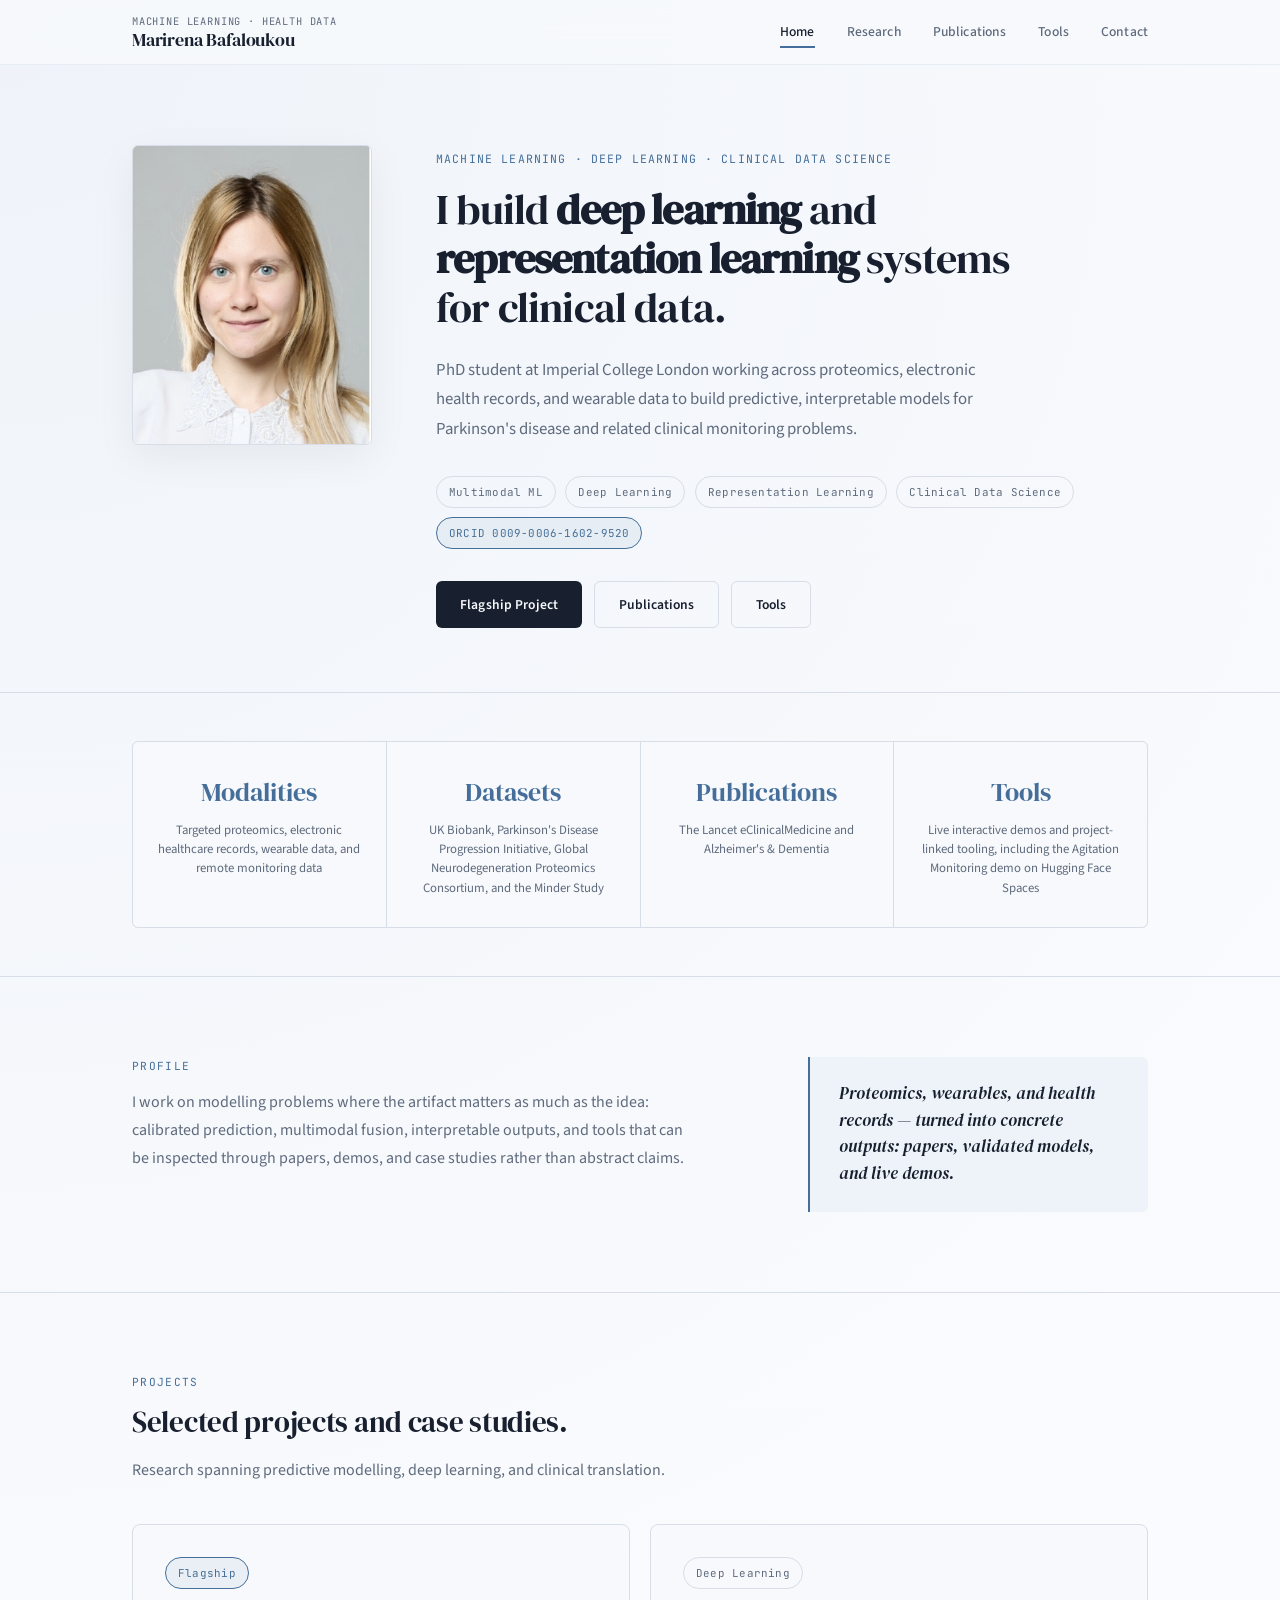
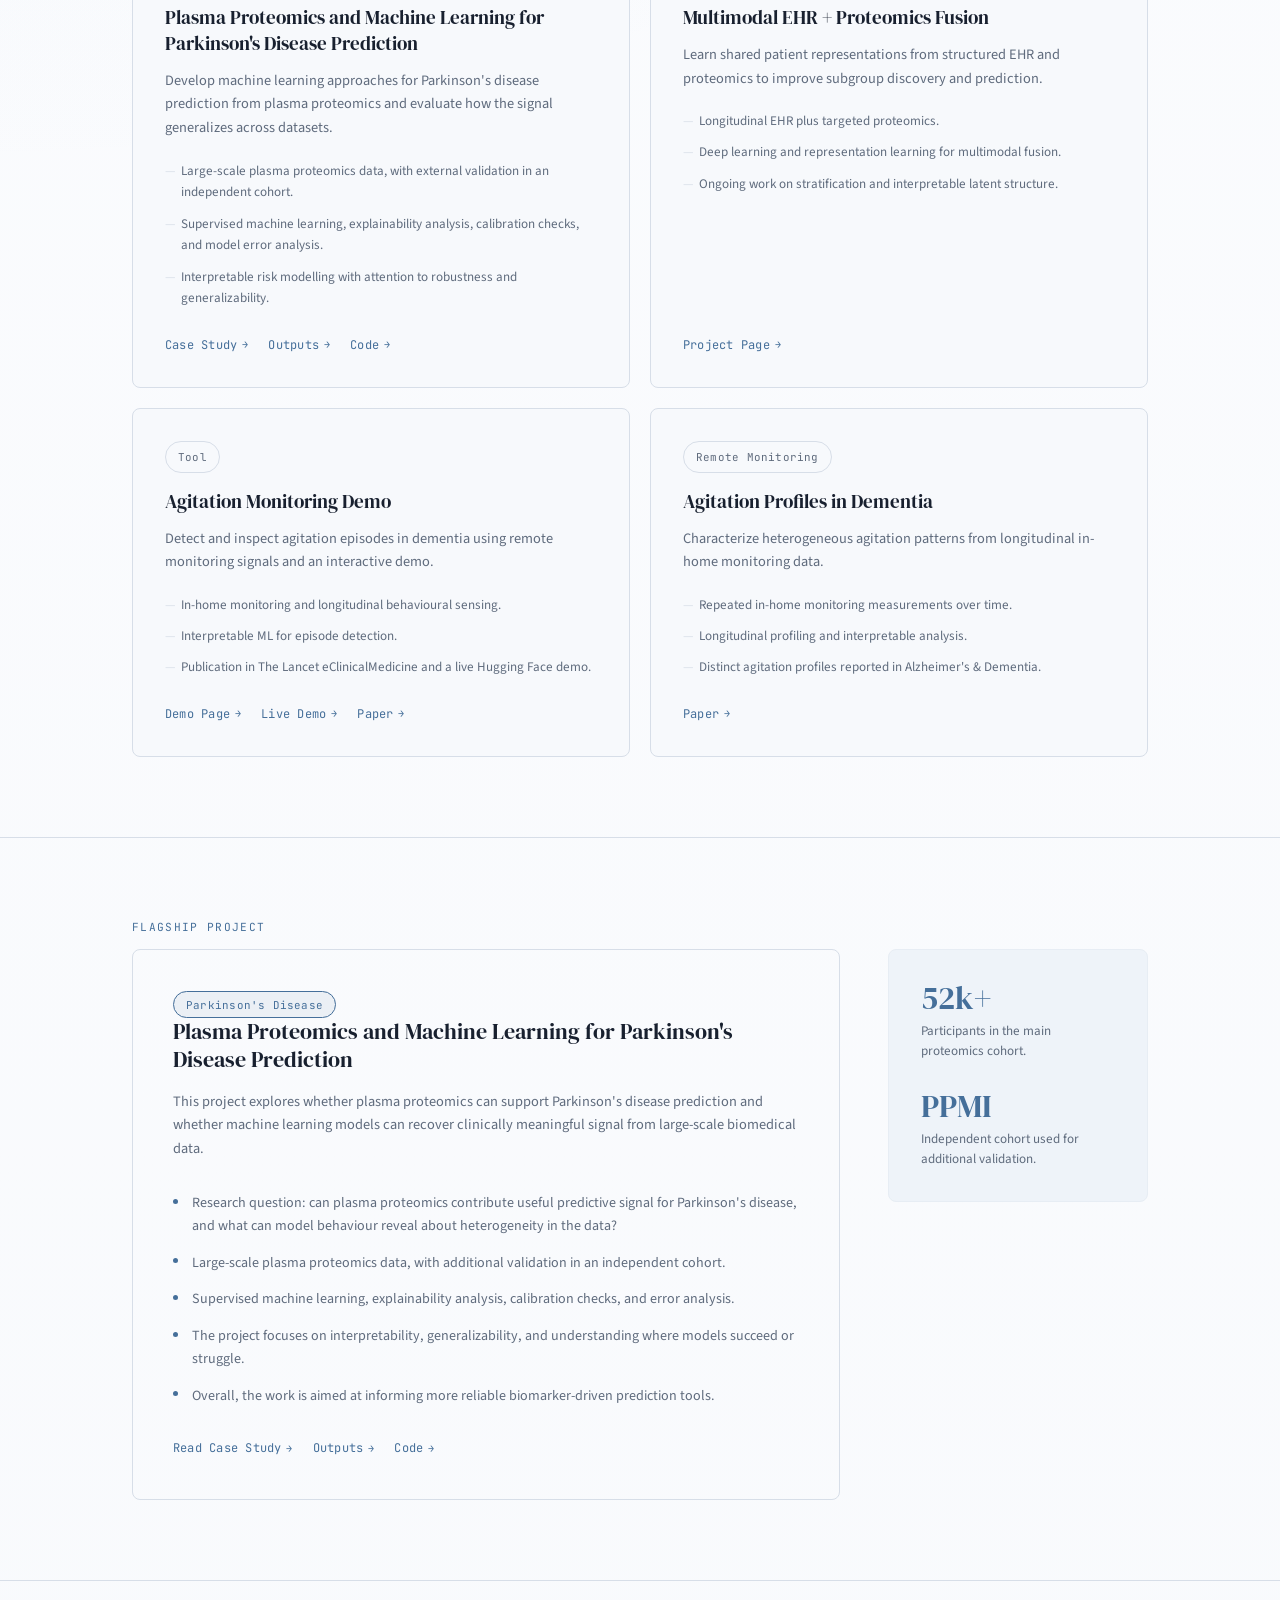
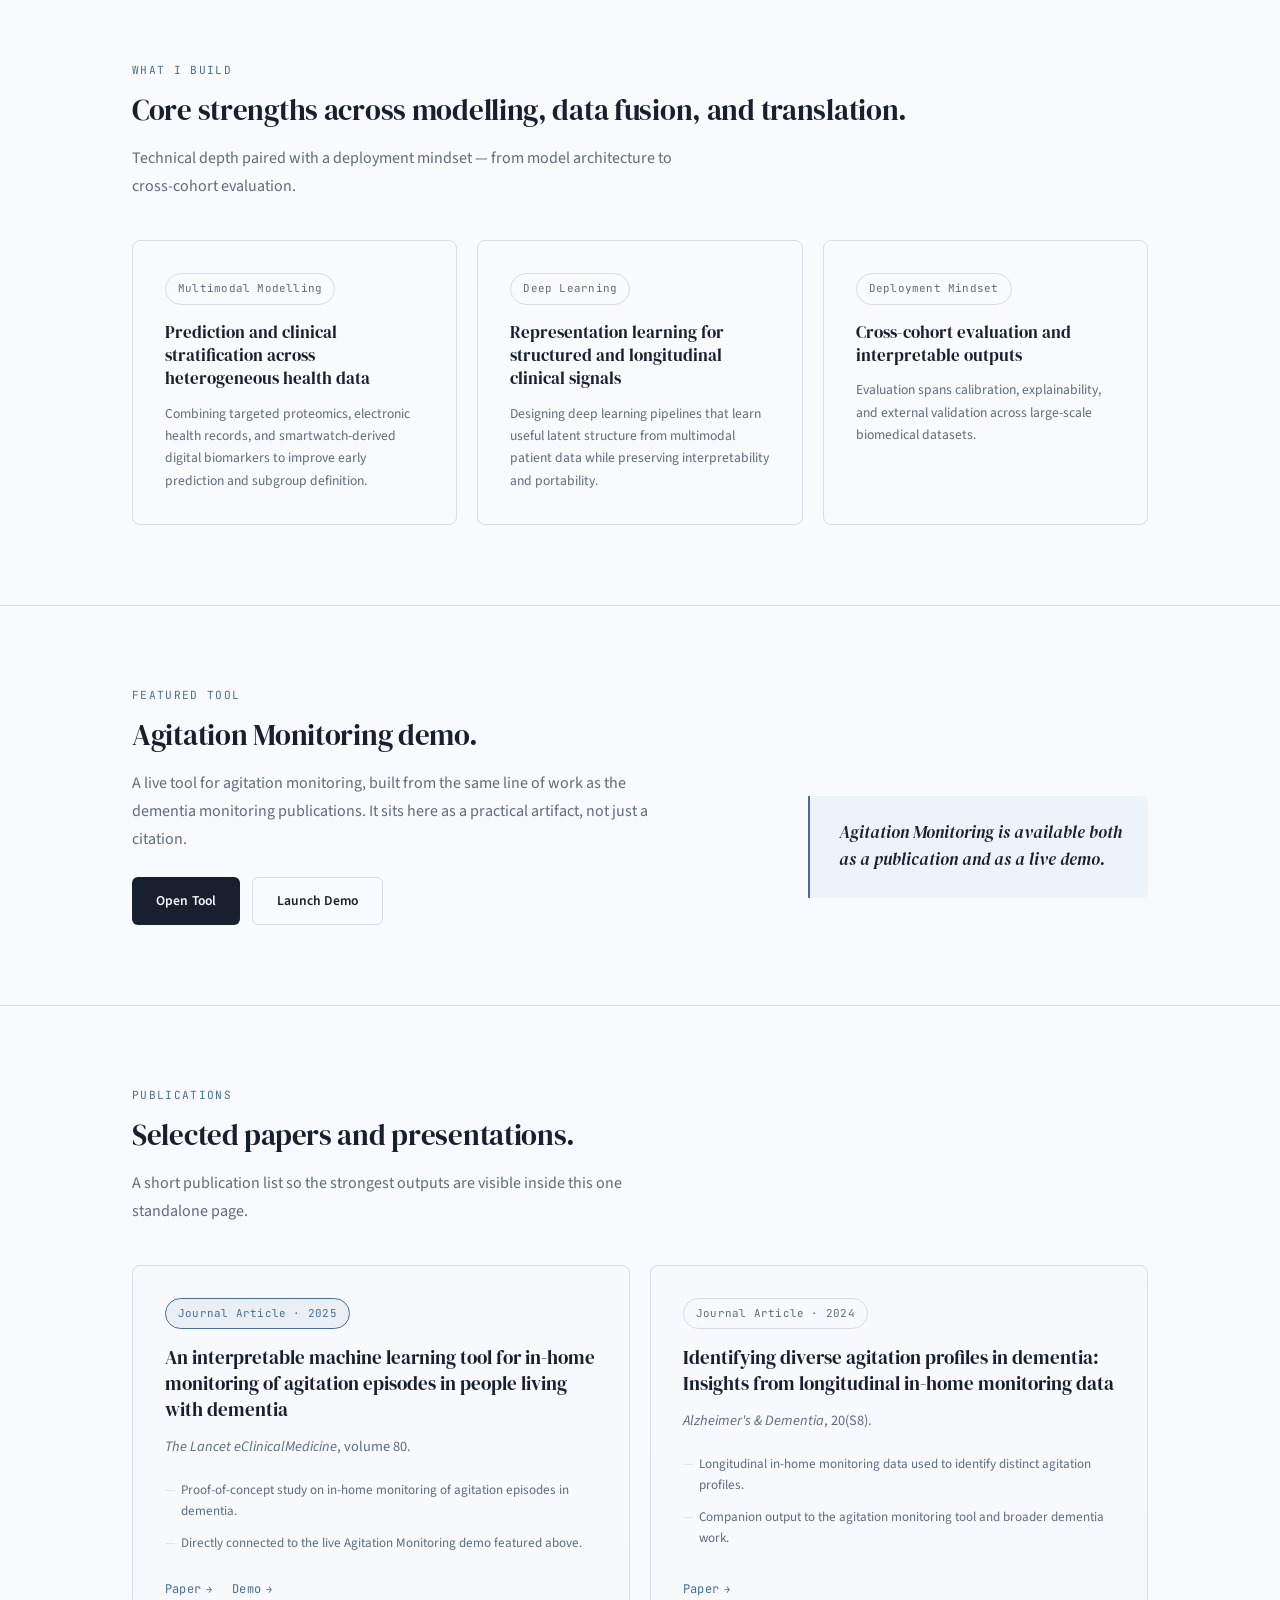
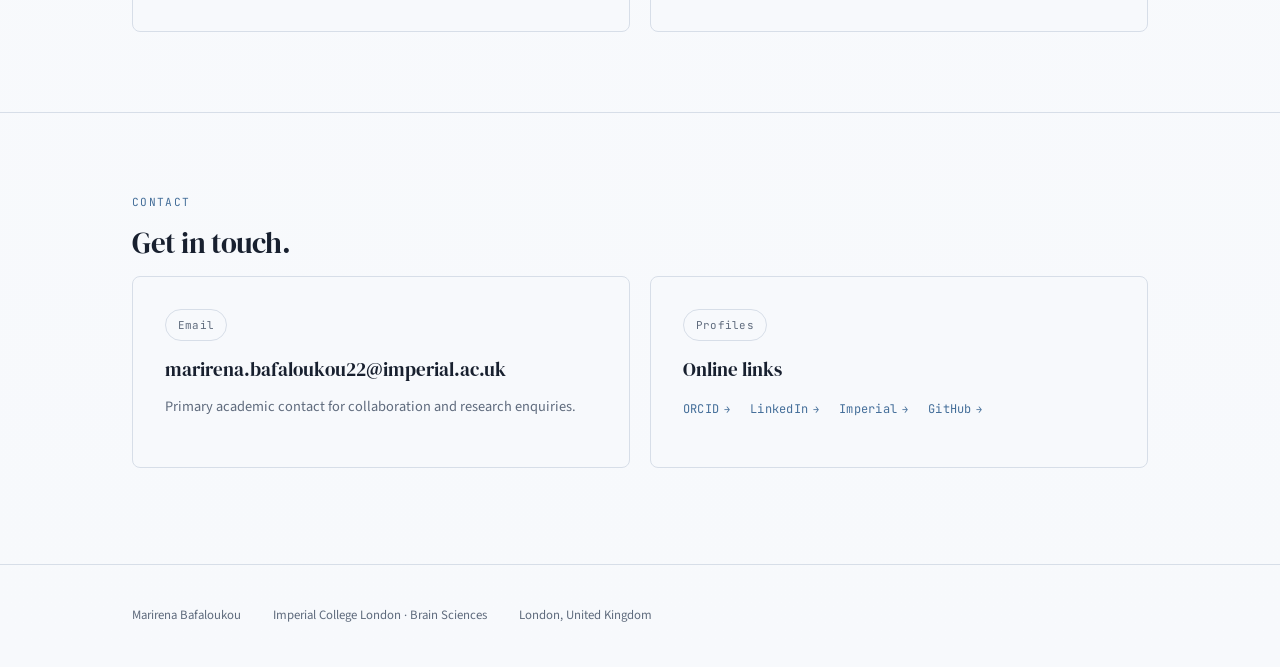
==== index.html @ 45a11554 "Changed layout" ====
<!DOCTYPE html>
<html lang="en">
<head>
  <meta charset="UTF-8">
  <meta name="viewport" content="width=device-width, initial-scale=1.0">
  <title>Marirena Bafaloukou | Machine Learning and Clinical Data Science</title>
  <link rel="preconnect" href="https://fonts.googleapis.com">
  <link rel="preconnect" href="https://fonts.gstatic.com" crossorigin>
  <link href="https://fonts.googleapis.com/css2?family=DM+Serif+Display:ital@0;1&family=Source+Sans+3:ital,wght@0,300;0,400;0,500;0,600;1,300;1,400&family=JetBrains+Mono:wght@400;500&display=swap" rel="stylesheet">
  <style>
    *, *::before, *::after { margin: 0; padding: 0; box-sizing: border-box; }

    :root {
      --ink: #18202f;
      --paper: #f7f9fc;
      --warm: #eef3f9;
      --accent: #456f9a;
      --accent-light: #628dc2;
      --muted: #5f6b7d;
      --border: #d7dee8;
      --border-light: #e7edf4;
      --serif: 'DM Serif Display', Georgia, serif;
      --sans: 'Source Sans 3', -apple-system, sans-serif;
      --mono: 'JetBrains Mono', monospace;
      --shell: 1080px;
      --ease: cubic-bezier(0.22, 1, 0.36, 1);
    }

    html { font-size: 16px; scroll-behavior: smooth; }
    body {
      font-family: var(--sans);
      color: var(--ink);
      background:
        radial-gradient(circle at top left, rgba(98, 141, 194, 0.08), transparent 32%),
        linear-gradient(180deg, #fbfcfe 0%, var(--paper) 100%);
      line-height: 1.7;
      font-weight: 400;
      -webkit-font-smoothing: antialiased;
    }

    ::selection { background: var(--accent); color: #fff; }

    img { display: block; max-width: 100%; }
    a { color: inherit; text-decoration: none; }
    ul { list-style: none; }

    .shell { max-width: var(--shell); margin: 0 auto; padding: 0 2rem; }

    /* ── Header ── */
    .site-header {
      position: sticky;
      top: 0;
      z-index: 100;
      background: rgba(247, 249, 252, 0.92);
      backdrop-filter: blur(16px);
      -webkit-backdrop-filter: blur(16px);
      border-bottom: 1px solid var(--border-light);
    }
    .site-header .shell {
      display: flex;
      align-items: center;
      justify-content: space-between;
      height: 64px;
    }
    .brand { display: flex; flex-direction: column; gap: 0; }
    .brand-name {
      font-family: var(--serif);
      font-size: 1.1rem;
      letter-spacing: -0.01em;
      line-height: 1.2;
    }
    .brand-mark {
      font-family: var(--mono);
      font-size: 0.65rem;
      color: var(--muted);
      text-transform: uppercase;
      letter-spacing: 0.08em;
    }
    .site-nav { display: flex; gap: 2rem; }
    .site-nav a {
      font-size: 0.85rem;
      font-weight: 500;
      color: var(--muted);
      letter-spacing: 0.01em;
      transition: color 0.25s;
      position: relative;
    }
    .site-nav a::after {
      content: '';
      position: absolute;
      bottom: -4px;
      left: 0;
      width: 0;
      height: 1.5px;
      background: var(--accent);
      transition: width 0.3s var(--ease);
    }
    .site-nav a:hover { color: var(--ink); }
    .site-nav a:hover::after { width: 100%; }
    .site-nav a.active { color: var(--ink); }
    .site-nav a.active::after { width: 100%; }

    /* ── Hero ── */
    .hero {
      padding: 5rem 0 4rem;
      border-bottom: 1px solid var(--border);
    }
    .hero-grid {
      display: grid;
      grid-template-columns: 240px 1fr;
      gap: 4rem;
      align-items: start;
    }
    .portrait-card {
      width: 240px;
      height: 300px;
      border-radius: 6px;
      overflow: hidden;
      border: 1px solid var(--border);
      box-shadow: 0 12px 40px rgba(0,0,0,0.06);
    }
    .portrait-card img {
      width: 100%;
      height: 100%;
      object-fit: cover;
      object-position: center top;
      filter: grayscale(15%);
      transition: filter 0.6s;
    }
    .portrait-card:hover img { filter: grayscale(0%); }

    .hero-copy { padding-top: 0.25rem; }
    .eyebrow {
      font-family: var(--mono);
      font-size: 0.72rem;
      text-transform: uppercase;
      letter-spacing: 0.1em;
      color: var(--accent);
      margin-bottom: 1rem;
    }
    .hero h1 {
      font-family: var(--serif);
      font-size: 2.6rem;
      font-weight: 400;
      line-height: 1.18;
      letter-spacing: -0.02em;
      margin-bottom: 1.5rem;
      max-width: 620px;
    }
    .hero h1 em {
      font-style: italic;
      color: var(--accent);
    }
    .hero-lead {
      font-size: 1.05rem;
      color: var(--muted);
      max-width: 560px;
      line-height: 1.75;
      margin-bottom: 2rem;
    }

    .hero-meta {
      display: flex;
      gap: 0.6rem;
      flex-wrap: wrap;
      margin-bottom: 2rem;
    }
    .pill {
      font-family: var(--mono);
      font-size: 0.68rem;
      padding: 0.35rem 0.75rem;
      border: 1px solid var(--border);
      border-radius: 100px;
      color: var(--muted);
      letter-spacing: 0.02em;
      white-space: nowrap;
    }
    .pill--accent {
      border-color: var(--accent);
      color: var(--accent);
      background: rgba(69, 111, 154, 0.08);
    }

    .hero-actions { display: flex; gap: 0.75rem; flex-wrap: wrap; }
    .button {
      display: inline-flex;
      align-items: center;
      padding: 0.7rem 1.5rem;
      font-family: var(--sans);
      font-size: 0.85rem;
      font-weight: 600;
      background: var(--ink);
      color: var(--paper);
      border-radius: 6px;
      transition: all 0.3s var(--ease);
      letter-spacing: 0.01em;
    }
    .button:hover { background: var(--accent); transform: translateY(-1px); }
    .button-secondary {
      display: inline-flex;
      align-items: center;
      padding: 0.7rem 1.5rem;
      font-family: var(--sans);
      font-size: 0.85rem;
      font-weight: 600;
      background: transparent;
      color: var(--ink);
      border: 1px solid var(--border);
      border-radius: 6px;
      transition: all 0.3s var(--ease);
    }
    .button-secondary:hover {
      border-color: var(--ink);
      transform: translateY(-1px);
    }

    /* ── Stats Strip ── */
    .stats-strip {
      padding: 3rem 0;
      border-bottom: 1px solid var(--border);
    }
    .stats-grid {
      display: grid;
      grid-template-columns: repeat(4, 1fr);
      gap: 1px;
      background: var(--border);
      border: 1px solid var(--border);
      border-radius: 6px;
      overflow: hidden;
    }
    .stat-card {
      background: var(--paper);
      padding: 1.8rem 1.5rem;
      text-align: center;
    }
    .stat-value {
      font-family: var(--serif);
      font-size: 1.6rem;
      color: var(--accent);
      margin-bottom: 0.4rem;
    }
    .stat-label {
      font-size: 0.8rem;
      color: var(--muted);
      line-height: 1.5;
    }

    /* ── Sections ── */
    .section {
      padding: 5rem 0;
      border-bottom: 1px solid var(--border);
    }
    .section:last-of-type { border-bottom: none; }
    .section-kicker {
      font-family: var(--mono);
      font-size: 0.7rem;
      text-transform: uppercase;
      letter-spacing: 0.12em;
      color: var(--accent);
      margin-bottom: 0.75rem;
    }
    .section-heading {
      font-family: var(--serif);
      font-size: 1.8rem;
      font-weight: 400;
      line-height: 1.25;
      margin-bottom: 1rem;
      letter-spacing: -0.01em;
    }
    .section-intro {
      font-size: 1rem;
      color: var(--muted);
      max-width: 560px;
      line-height: 1.75;
      margin-bottom: 2.5rem;
    }

    /* ── Profile Split ── */
    .profile-split {
      display: grid;
      grid-template-columns: 1fr 340px;
      gap: 4rem;
      align-items: start;
    }
    .quote-block {
      border-left: 2px solid var(--accent);
      padding: 1.5rem 1.5rem 1.5rem 1.8rem;
      background: var(--warm);
      border-radius: 0 6px 6px 0;
      font-family: var(--serif);
      font-size: 1.05rem;
      font-style: italic;
      line-height: 1.6;
      color: var(--ink);
    }

    /* ── Project Cards ── */
    .project-grid {
      display: grid;
      grid-template-columns: repeat(2, 1fr);
      gap: 1.25rem;
    }
    .project-card {
      border: 1px solid var(--border);
      border-radius: 8px;
      padding: 2rem;
      background: var(--paper);
      transition: all 0.35s var(--ease);
      display: flex;
      flex-direction: column;
    }
    .project-card:hover {
      border-color: var(--accent);
      box-shadow: 0 8px 32px rgba(69, 111, 154, 0.08);
      transform: translateY(-2px);
    }
    .project-card .pill { align-self: flex-start; margin-bottom: 1rem; }
    .project-card h3 {
      font-family: var(--serif);
      font-size: 1.2rem;
      font-weight: 400;
      line-height: 1.35;
      margin-bottom: 0.75rem;
    }
    .project-statement {
      font-size: 0.9rem;
      color: var(--muted);
      line-height: 1.65;
      margin-bottom: 1rem;
    }
    .project-details {
      font-size: 0.82rem;
      color: var(--muted);
      line-height: 1.65;
      margin-bottom: 1.25rem;
      flex-grow: 1;
    }
    .project-details li {
      padding: 0.3rem 0;
      padding-left: 1rem;
      position: relative;
    }
    .project-details li::before {
      content: '—';
      position: absolute;
      left: 0;
      color: var(--border);
    }
    .project-links { display: flex; gap: 1.25rem; margin-top: auto; }
    .text-link {
      font-family: var(--mono);
      font-size: 0.75rem;
      color: var(--accent);
      letter-spacing: 0.02em;
      transition: color 0.2s;
      display: inline-flex;
      align-items: center;
      gap: 0.3rem;
    }
    .text-link:hover { color: var(--accent-light); }
    .text-link::after {
      content: '→';
      font-size: 0.85em;
      transition: transform 0.2s;
    }
    .text-link:hover::after { transform: translateX(2px); }

    /* ── Case Study ── */
    .case-study {
      display: grid;
      grid-template-columns: 1fr 260px;
      gap: 3rem;
      align-items: start;
    }
    .case-panel {
      border: 1px solid var(--border);
      border-radius: 8px;
      padding: 2.5rem;
    }
    .case-panel h3 {
      font-family: var(--serif);
      font-size: 1.35rem;
      font-weight: 400;
      line-height: 1.3;
      margin-bottom: 1rem;
    }
    .case-panel .project-statement { margin-bottom: 1.5rem; }
    .case-list { margin-bottom: 1.5rem; }
    .case-list li {
      font-size: 0.88rem;
      color: var(--muted);
      padding: 0.45rem 0;
      padding-left: 1.2rem;
      position: relative;
      line-height: 1.6;
    }
    .case-list li::before {
      content: '';
      position: absolute;
      left: 0;
      top: 0.85rem;
      width: 5px;
      height: 5px;
      border-radius: 50%;
      background: var(--accent);
    }
    .case-side {
      padding: 2rem;
      background: var(--warm);
      border-radius: 8px;
      border: 1px solid var(--border-light);
    }
    .case-metric {
      font-family: var(--serif);
      font-size: 2rem;
      color: var(--accent);
      line-height: 1;
    }
    .case-caption {
      font-size: 0.82rem;
      color: var(--muted);
      line-height: 1.55;
      margin-top: 0.4rem;
    }
    .case-side .case-metric + .case-caption { margin-bottom: 1.8rem; }
    .case-side .case-caption:last-child { margin-bottom: 0; }

    /* ── Strengths ── */
    .strengths-grid {
      display: grid;
      grid-template-columns: repeat(3, 1fr);
      gap: 1.25rem;
    }
    .feature-card {
      padding: 2rem;
      border: 1px solid var(--border);
      border-radius: 8px;
      transition: all 0.3s var(--ease);
    }
    .feature-card:hover {
      border-color: var(--accent);
      box-shadow: 0 4px 20px rgba(69, 111, 154, 0.08);
    }
    .feature-card .pill { display: inline-block; margin-bottom: 1rem; }
    .feature-card h3 {
      font-family: var(--serif);
      font-size: 1.08rem;
      font-weight: 400;
      line-height: 1.35;
      margin-bottom: 0.75rem;
    }
    .feature-card p {
      font-size: 0.85rem;
      color: var(--muted);
      line-height: 1.65;
    }

    /* ── Tool Banner ── */
    .tool-banner {
      display: grid;
      grid-template-columns: 1fr 340px;
      gap: 4rem;
      align-items: center;
    }

    /* ── Footer ── */
    .site-footer {
      padding: 2.5rem 0;
      border-top: 1px solid var(--border);
      margin-top: 1rem;
    }
    .site-footer .shell {
      display: flex;
      gap: 2rem;
      font-size: 0.8rem;
      color: var(--muted);
    }

    /* ── Reveal Animation ── */
    [data-reveal] {
      opacity: 0;
      transform: translateY(20px);
      transition: opacity 0.7s var(--ease), transform 0.7s var(--ease);
    }
    [data-reveal].is-visible {
      opacity: 1;
      transform: translateY(0);
    }

    /* ── Responsive ── */
    @media (max-width: 900px) {
      .hero-grid { grid-template-columns: 1fr; gap: 2rem; }
      .portrait-card { width: 180px; height: 225px; }
      .hero h1 { font-size: 2rem; }
      .stats-grid { grid-template-columns: repeat(2, 1fr); }
      .project-grid { grid-template-columns: 1fr; }
      .case-study { grid-template-columns: 1fr; }
      .strengths-grid { grid-template-columns: 1fr; }
      .profile-split { grid-template-columns: 1fr; gap: 2rem; }
      .tool-banner { grid-template-columns: 1fr; gap: 2rem; }
    }
    @media (max-width: 600px) {
      .site-header .shell { height: 56px; }
      .site-nav { gap: 1rem; }
      .site-nav a { font-size: 0.78rem; }
      .brand-name { font-size: 0.95rem; }
      .hero { padding: 3rem 0 2.5rem; }
      .hero h1 { font-size: 1.65rem; }
      .section { padding: 3rem 0; }
      .stats-grid { grid-template-columns: 1fr 1fr; }
      .site-footer .shell { flex-direction: column; gap: 0.5rem; }
    }
  </style>
</head>
<body data-page="home" id="top">

  <header class="site-header">
    <div class="shell">
      <a class="brand" href="#top" aria-label="Homepage">
        <span class="brand-mark">Machine Learning · Health Data</span>
        <span class="brand-name">Marirena Bafaloukou</span>
      </a>
      <nav class="site-nav" aria-label="Main">
        <a href="#top" class="active" data-page="home">Home</a>
        <a href="#projects" data-page="research">Research</a>
        <a href="#publications" data-page="publications">Publications</a>
        <a href="#tools" data-page="tools">Tools</a>
        <a href="#contact" data-page="contact">Contact</a>
      </nav>
    </div>
  </header>

  <main>
    <!-- Hero -->
    <section class="hero" data-reveal>
      <div class="shell">
        <div class="hero-grid">
          <div class="portrait-wrap">
            <div class="portrait-card">
              <img src="HeadshotBafaloukou_page-0001.jpg" alt="Portrait of Marirena Bafaloukou">
            </div>
          </div>
          <div class="hero-copy">
            <div class="eyebrow">Machine Learning · Deep Learning · Clinical Data Science</div>
            <h1>I build <strong>deep learning</strong> and <strong>representation learning</strong> systems for clinical data.</h1>
            <p class="hero-lead">
              PhD student at Imperial College London working across proteomics, electronic health records, and wearable data to build predictive, interpretable models for Parkinson's disease and related clinical monitoring problems.
            </p>
            <div class="hero-meta">
              <span class="pill">Multimodal ML</span>
              <span class="pill">Deep Learning</span>
              <span class="pill">Representation Learning</span>
              <span class="pill">Clinical Data Science</span>
              <span class="pill pill--accent">ORCID 0009-0006-1602-9520</span>
            </div>
            <div class="hero-actions">
              <a class="button" href="#flagship-project">Flagship Project</a>
              <a class="button-secondary" href="#publications">Publications</a>
              <a class="button-secondary" href="#tools">Tools</a>
            </div>
          </div>
        </div>
      </div>
    </section>

    <!-- Stats -->
    <section class="stats-strip" data-reveal>
      <div class="shell">
        <div class="stats-grid">
          <article class="stat-card">
            <div class="stat-value">Modalities</div>
            <p class="stat-label">Targeted proteomics, electronic healthcare records, wearable data, and remote monitoring data</p>
          </article>
          <article class="stat-card">
            <div class="stat-value">Datasets</div>
            <p class="stat-label">UK Biobank, Parkinson's Disease Progression Initiative, Global Neurodegeneration Proteomics Consortium, and the Minder Study</p>
          </article>
          <article class="stat-card">
            <div class="stat-value">Publications</div>
            <p class="stat-label">The Lancet eClinicalMedicine and Alzheimer's &amp; Dementia</p>
          </article>
          <article class="stat-card">
            <div class="stat-value">Tools</div>
            <p class="stat-label">Live interactive demos and project-linked tooling, including the Agitation Monitoring demo on Hugging Face Spaces</p>
          </article>
        </div>
      </div>
    </section>

    <!-- Profile -->
    <section class="section" data-reveal id="projects">
      <div class="shell">
        <div class="profile-split">
          <div>
            <div class="section-kicker">Profile</div>
            <p class="section-intro">
              I work on modelling problems where the artifact matters as much as the idea: calibrated prediction, multimodal fusion, interpretable outputs, and tools that can be inspected through papers, demos, and case studies rather than abstract claims.
            </p>
          </div>
          <aside class="quote-block">
            Proteomics, wearables, and health records — turned into concrete outputs: papers, validated models, and live demos.
          </aside>
        </div>
      </div>
    </section>

    <!-- Projects -->
    <section class="section" data-reveal>
      <div class="shell">
        <div class="section-kicker">Projects</div>
        <h2 class="section-heading">Selected projects and case studies.</h2>
        <p class="section-intro">Research spanning predictive modelling, deep learning, and clinical translation.</p>
        <div class="project-grid">

          <article class="project-card">
            <span class="pill pill--accent">Flagship</span>
            <h3>Plasma Proteomics and Machine Learning for Parkinson's Disease Prediction</h3>
            <p class="project-statement">Develop machine learning approaches for Parkinson's disease prediction from plasma proteomics and evaluate how the signal generalizes across datasets.</p>
            <ul class="project-details">
              <li>Large-scale plasma proteomics data, with external validation in an independent cohort.</li>
              <li>Supervised machine learning, explainability analysis, calibration checks, and model error analysis.</li>
              <li>Interpretable risk modelling with attention to robustness and generalizability.</li>
            </ul>
            <div class="project-links">
              <a class="text-link" href="#flagship-project">Case Study</a>
              <a class="text-link" href="#publications">Outputs</a>
              <a class="text-link" href="https://github.com/marirenab?tab=repositories" target="_blank" rel="noreferrer">Code</a>
            </div>
          </article>

          <article class="project-card">
            <span class="pill">Deep Learning</span>
            <h3>Multimodal EHR + Proteomics Fusion</h3>
            <p class="project-statement">Learn shared patient representations from structured EHR and proteomics to improve subgroup discovery and prediction.</p>
            <ul class="project-details">
              <li>Longitudinal EHR plus targeted proteomics.</li>
              <li>Deep learning and representation learning for multimodal fusion.</li>
              <li>Ongoing work on stratification and interpretable latent structure.</li>
            </ul>
            <div class="project-links">
              <a class="text-link" href="#flagship-project">Project Page</a>
            </div>
          </article>

          <article class="project-card">
            <span class="pill">Tool</span>
            <h3>Agitation Monitoring Demo</h3>
            <p class="project-statement">Detect and inspect agitation episodes in dementia using remote monitoring signals and an interactive demo.</p>
            <ul class="project-details">
              <li>In-home monitoring and longitudinal behavioural sensing.</li>
              <li>Interpretable ML for episode detection.</li>
              <li>Publication in The Lancet eClinicalMedicine and a live Hugging Face demo.</li>
            </ul>
            <div class="project-links">
              <a class="text-link" href="#tools">Demo Page</a>
              <a class="text-link" href="https://huggingface.co/spaces/marirena/AgitationMonitoring?logs=build" target="_blank" rel="noreferrer">Live Demo</a>
              <a class="text-link" href="#publications">Paper</a>
            </div>
          </article>

          <article class="project-card">
            <span class="pill">Remote Monitoring</span>
            <h3>Agitation Profiles in Dementia</h3>
            <p class="project-statement">Characterize heterogeneous agitation patterns from longitudinal in-home monitoring data.</p>
            <ul class="project-details">
              <li>Repeated in-home monitoring measurements over time.</li>
              <li>Longitudinal profiling and interpretable analysis.</li>
              <li>Distinct agitation profiles reported in Alzheimer's &amp; Dementia.</li>
            </ul>
            <div class="project-links">
              <a class="text-link" href="#publications">Paper</a>
            </div>
          </article>

        </div>
      </div>
    </section>

    <!-- Case Study -->
    <section class="section" data-reveal id="flagship-project">
      <div class="shell">
        <div class="section-kicker">Flagship Project</div>
        <div class="case-study">
          <article class="case-panel">
            <span class="pill pill--accent">Parkinson's Disease</span>
            <h3>Plasma Proteomics and Machine Learning for Parkinson's Disease Prediction</h3>
            <p class="project-statement">This project explores whether plasma proteomics can support Parkinson's disease prediction and whether machine learning models can recover clinically meaningful signal from large-scale biomedical data.</p>
            <ul class="case-list">
              <li>Research question: can plasma proteomics contribute useful predictive signal for Parkinson's disease, and what can model behaviour reveal about heterogeneity in the data?</li>
              <li>Large-scale plasma proteomics data, with additional validation in an independent cohort.</li>
              <li>Supervised machine learning, explainability analysis, calibration checks, and error analysis.</li>
              <li>The project focuses on interpretability, generalizability, and understanding where models succeed or struggle.</li>
              <li>Overall, the work is aimed at informing more reliable biomarker-driven prediction tools.</li>
            </ul>
            <div class="project-links">
              <a class="text-link" href="#flagship-project">Read Case Study</a>
              <a class="text-link" href="#publications">Outputs</a>
              <a class="text-link" href="https://github.com/marirenab?tab=repositories" target="_blank" rel="noreferrer">Code</a>
            </div>
          </article>
          <aside class="case-side">
            <div class="case-metric">52k+</div>
            <p class="case-caption">Participants in the main proteomics cohort.</p>
            <div class="case-metric">PPMI</div>
            <p class="case-caption">Independent cohort used for additional validation.</p>
          </aside>
        </div>
      </div>
    </section>

    <!-- Strengths -->
    <section class="section" data-reveal>
      <div class="shell">
        <div class="section-kicker">What I Build</div>
        <h2 class="section-heading">Core strengths across modelling, data fusion, and translation.</h2>
        <p class="section-intro">Technical depth paired with a deployment mindset — from model architecture to cross-cohort evaluation.</p>
        <div class="strengths-grid">
          <article class="feature-card">
            <span class="pill">Multimodal Modelling</span>
            <h3>Prediction and clinical stratification across heterogeneous health data</h3>
            <p>Combining targeted proteomics, electronic health records, and smartwatch-derived digital biomarkers to improve early prediction and subgroup definition.</p>
          </article>
          <article class="feature-card">
            <span class="pill">Deep Learning</span>
            <h3>Representation learning for structured and longitudinal clinical signals</h3>
            <p>Designing deep learning pipelines that learn useful latent structure from multimodal patient data while preserving interpretability and portability.</p>
          </article>
          <article class="feature-card">
            <span class="pill">Deployment Mindset</span>
            <h3>Cross-cohort evaluation and interpretable outputs</h3>
            <p>Evaluation spans calibration, explainability, and external validation across large-scale biomedical datasets.</p>
          </article>
        </div>
      </div>
    </section>

    <!-- Tool Feature -->
    <section class="section" data-reveal id="tools">
      <div class="shell">
        <div class="section-kicker">Featured Tool</div>
        <h2 class="section-heading">Agitation Monitoring demo.</h2>
        <div class="tool-banner">
          <div>
            <p class="section-intro" style="margin-bottom: 1.5rem;">
              A live tool for agitation monitoring, built from the same line of work as the dementia monitoring publications. It sits here as a practical artifact, not just a citation.
            </p>
            <div class="hero-actions">
              <a class="button" href="https://huggingface.co/spaces/marirena/AgitationMonitoring?logs=build" target="_blank" rel="noreferrer">Open Tool</a>
              <a class="button-secondary" href="https://huggingface.co/spaces/marirena/AgitationMonitoring?logs=build" target="_blank" rel="noreferrer">Launch Demo</a>
            </div>
          </div>
          <aside class="quote-block">
            Agitation Monitoring is available both as a publication and as a live demo.
          </aside>
        </div>
      </div>
    </section>

    <section class="section" data-reveal id="publications">
      <div class="shell">
        <div class="section-kicker">Publications</div>
        <h2 class="section-heading">Selected papers and presentations.</h2>
        <p class="section-intro">A short publication list so the strongest outputs are visible inside this one standalone page.</p>
        <div class="project-grid">
          <article class="project-card">
            <span class="pill pill--accent">Journal Article · 2025</span>
            <h3>An interpretable machine learning tool for in-home monitoring of agitation episodes in people living with dementia</h3>
            <p class="project-statement"><em>The Lancet eClinicalMedicine</em>, volume 80.</p>
            <ul class="project-details">
              <li>Proof-of-concept study on in-home monitoring of agitation episodes in dementia.</li>
              <li>Directly connected to the live Agitation Monitoring demo featured above.</li>
            </ul>
            <div class="project-links">
              <a class="text-link" href="https://doi.org/10.1016/J.ECLINM.2024.103032" target="_blank" rel="noreferrer">Paper</a>
              <a class="text-link" href="https://huggingface.co/spaces/marirena/AgitationMonitoring?logs=build" target="_blank" rel="noreferrer">Demo</a>
            </div>
          </article>
          <article class="project-card">
            <span class="pill">Journal Article · 2024</span>
            <h3>Identifying diverse agitation profiles in dementia: Insights from longitudinal in-home monitoring data</h3>
            <p class="project-statement"><em>Alzheimer's &amp; Dementia</em>, 20(S8).</p>
            <ul class="project-details">
              <li>Longitudinal in-home monitoring data used to identify distinct agitation profiles.</li>
              <li>Companion output to the agitation monitoring tool and broader dementia work.</li>
            </ul>
            <div class="project-links">
              <a class="text-link" href="https://doi.org/10.1002/ALZ.095287" target="_blank" rel="noreferrer">Paper</a>
            </div>
          </article>
        </div>
      </div>
    </section>

    <section class="section" data-reveal id="contact">
      <div class="shell">
        <div class="section-kicker">Contact</div>
        <h2 class="section-heading">Get in touch.</h2>
        <div class="project-grid">
          <article class="project-card">
            <span class="pill">Email</span>
            <h3><a href="mailto:marirena.bafaloukou22@imperial.ac.uk">marirena.bafaloukou22@imperial.ac.uk</a></h3>
            <p class="project-statement">Primary academic contact for collaboration and research enquiries.</p>
          </article>
          <article class="project-card">
            <span class="pill">Profiles</span>
            <h3>Online links</h3>
            <div class="project-links" style="margin-top: 0.25rem;">
              <a class="text-link" href="https://orcid.org/0009-0006-1602-9520" target="_blank" rel="noreferrer">ORCID</a>
              <a class="text-link" href="https://www.linkedin.com/in/marirena-bafaloukou-269aa520a/" target="_blank" rel="noreferrer">LinkedIn</a>
              <a class="text-link" href="https://profiles.imperial.ac.uk/marirena.bafaloukou22" target="_blank" rel="noreferrer">Imperial</a>
              <a class="text-link" href="https://github.com/marirenab?tab=repositories" target="_blank" rel="noreferrer">GitHub</a>
            </div>
          </article>
        </div>
      </div>
    </section>
  </main>

  <footer class="site-footer">
    <div class="shell">
      <span>Marirena Bafaloukou</span>
      <span>Imperial College London · Brain Sciences</span>
      <span>London, United Kingdom</span>
    </div>
  </footer>

  <script>
    // Reveal on scroll
    const reveals = document.querySelectorAll('[data-reveal]');
    const observer = new IntersectionObserver((entries) => {
      entries.forEach(entry => {
        if (entry.isIntersecting) {
          entry.target.classList.add('is-visible');
          observer.unobserve(entry.target);
        }
      });
    }, { threshold: 0.12 });
    reveals.forEach(el => observer.observe(el));

    // Active nav for a single-page portfolio
    const sections = ['top', 'projects', 'flagship-project', 'tools', 'publications', 'contact']
      .map(id => document.getElementById(id))
      .filter(Boolean);
    const navLinks = document.querySelectorAll('.site-nav a');

    const setActive = () => {
      let current = 'top';
      sections.forEach(section => {
        if (window.scrollY >= section.offsetTop - 140) current = section.id;
      });
      navLinks.forEach(link => {
        const target = link.getAttribute('href').replace('#', '');
        link.classList.toggle('active', target === current);
      });
    };

    window.addEventListener('scroll', setActive);
    setActive();
  </script>
</body>
</html>
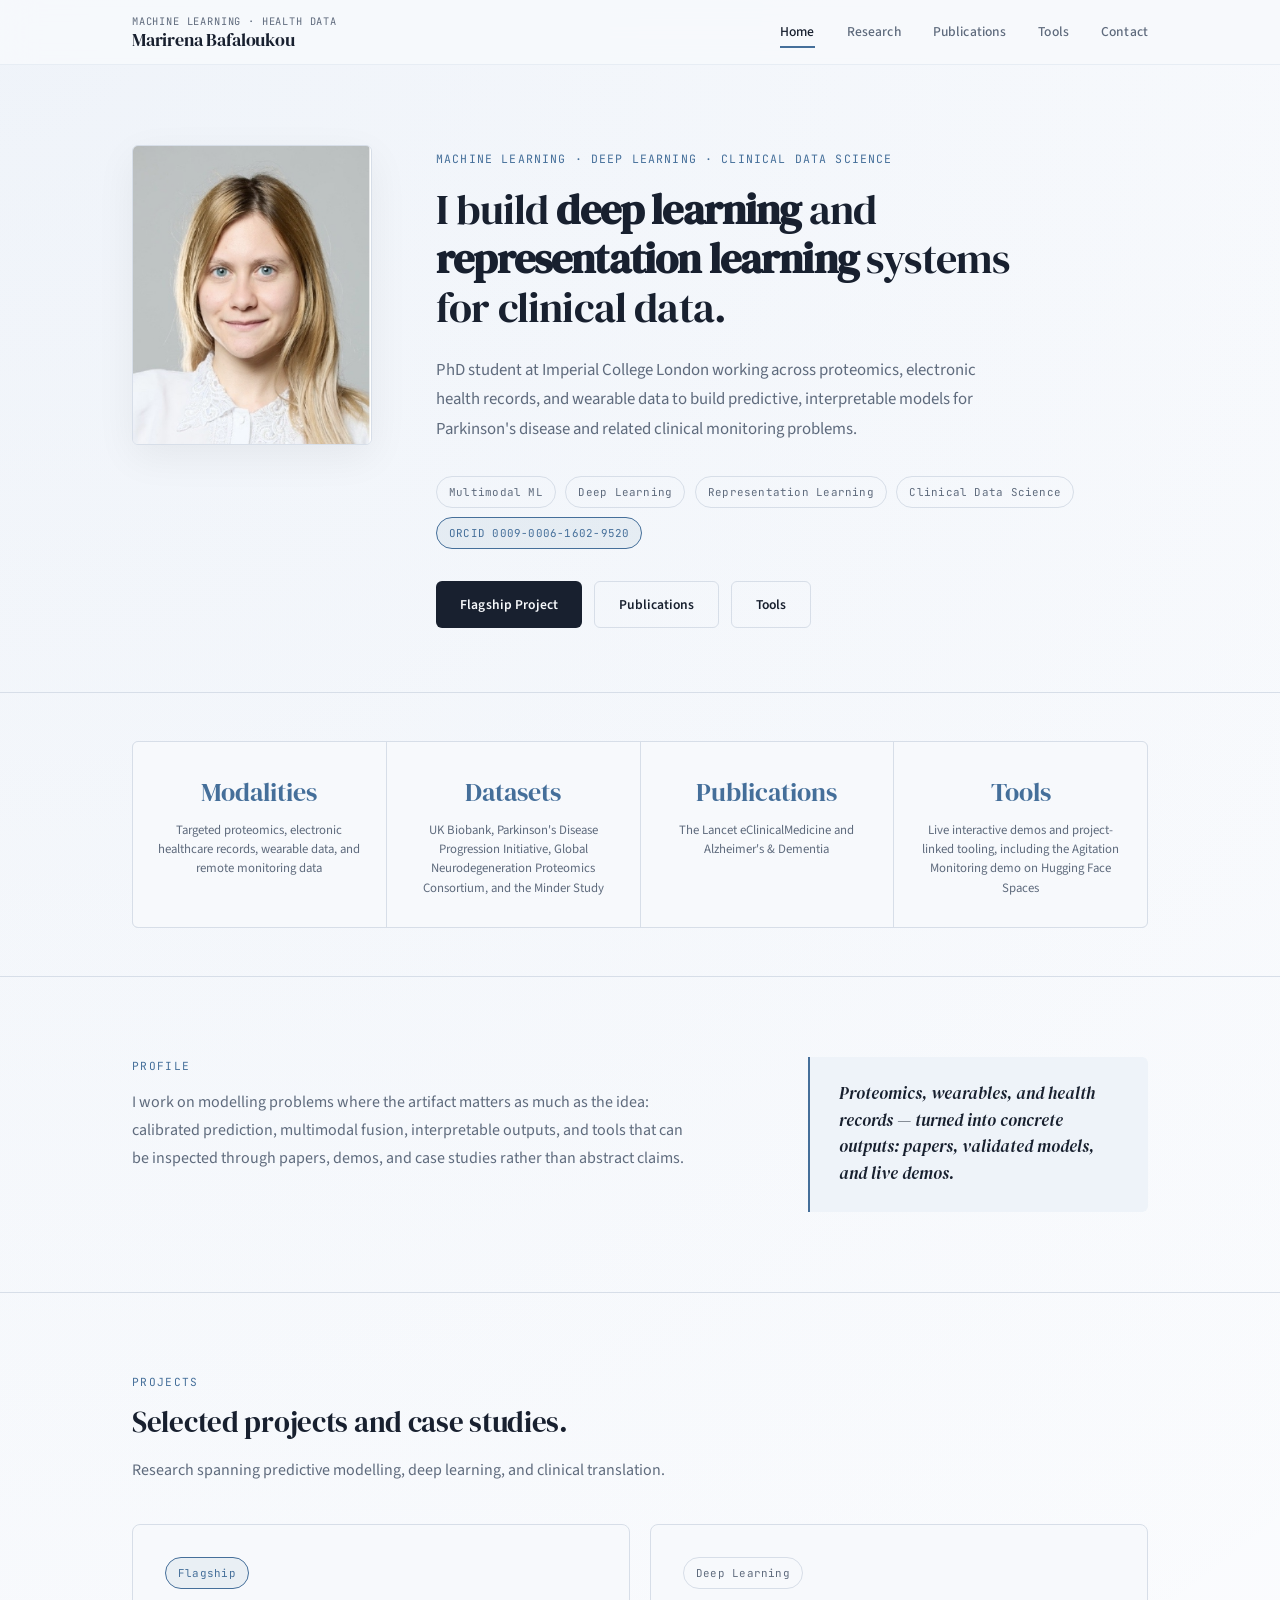
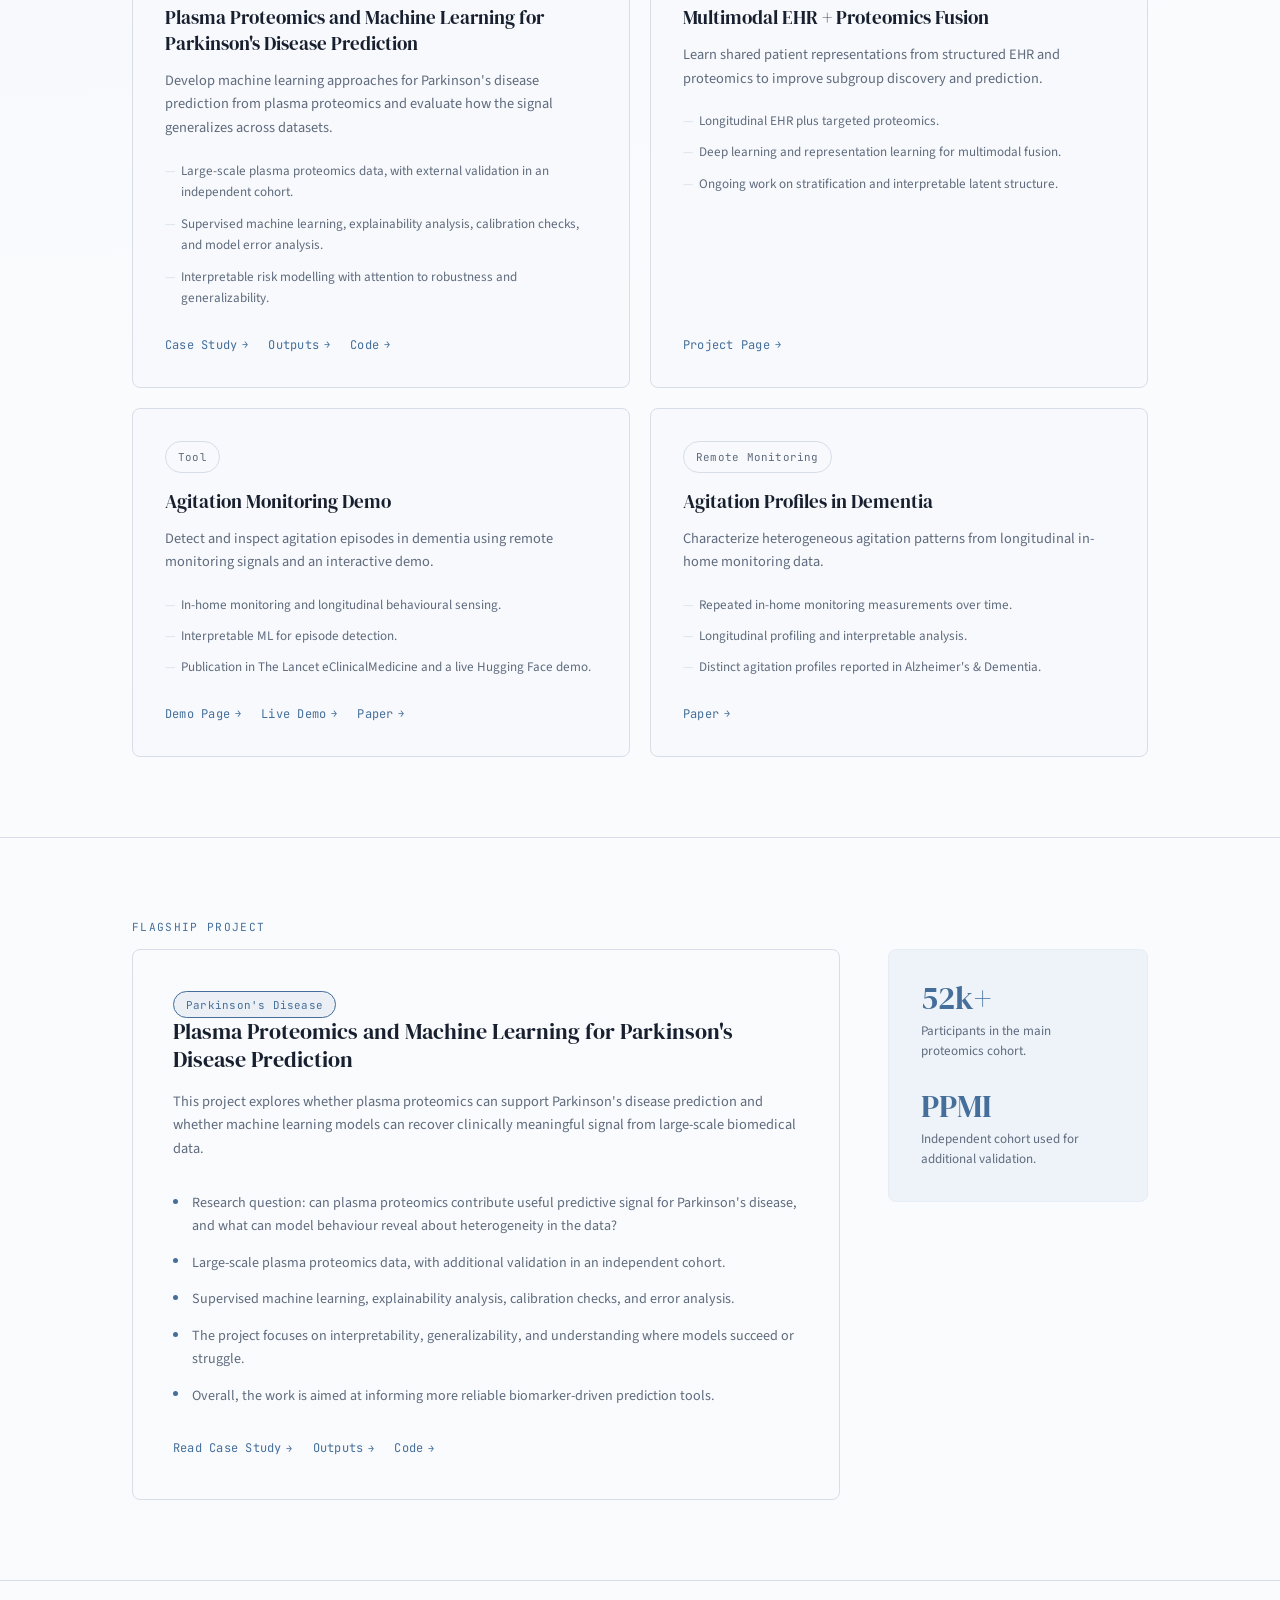
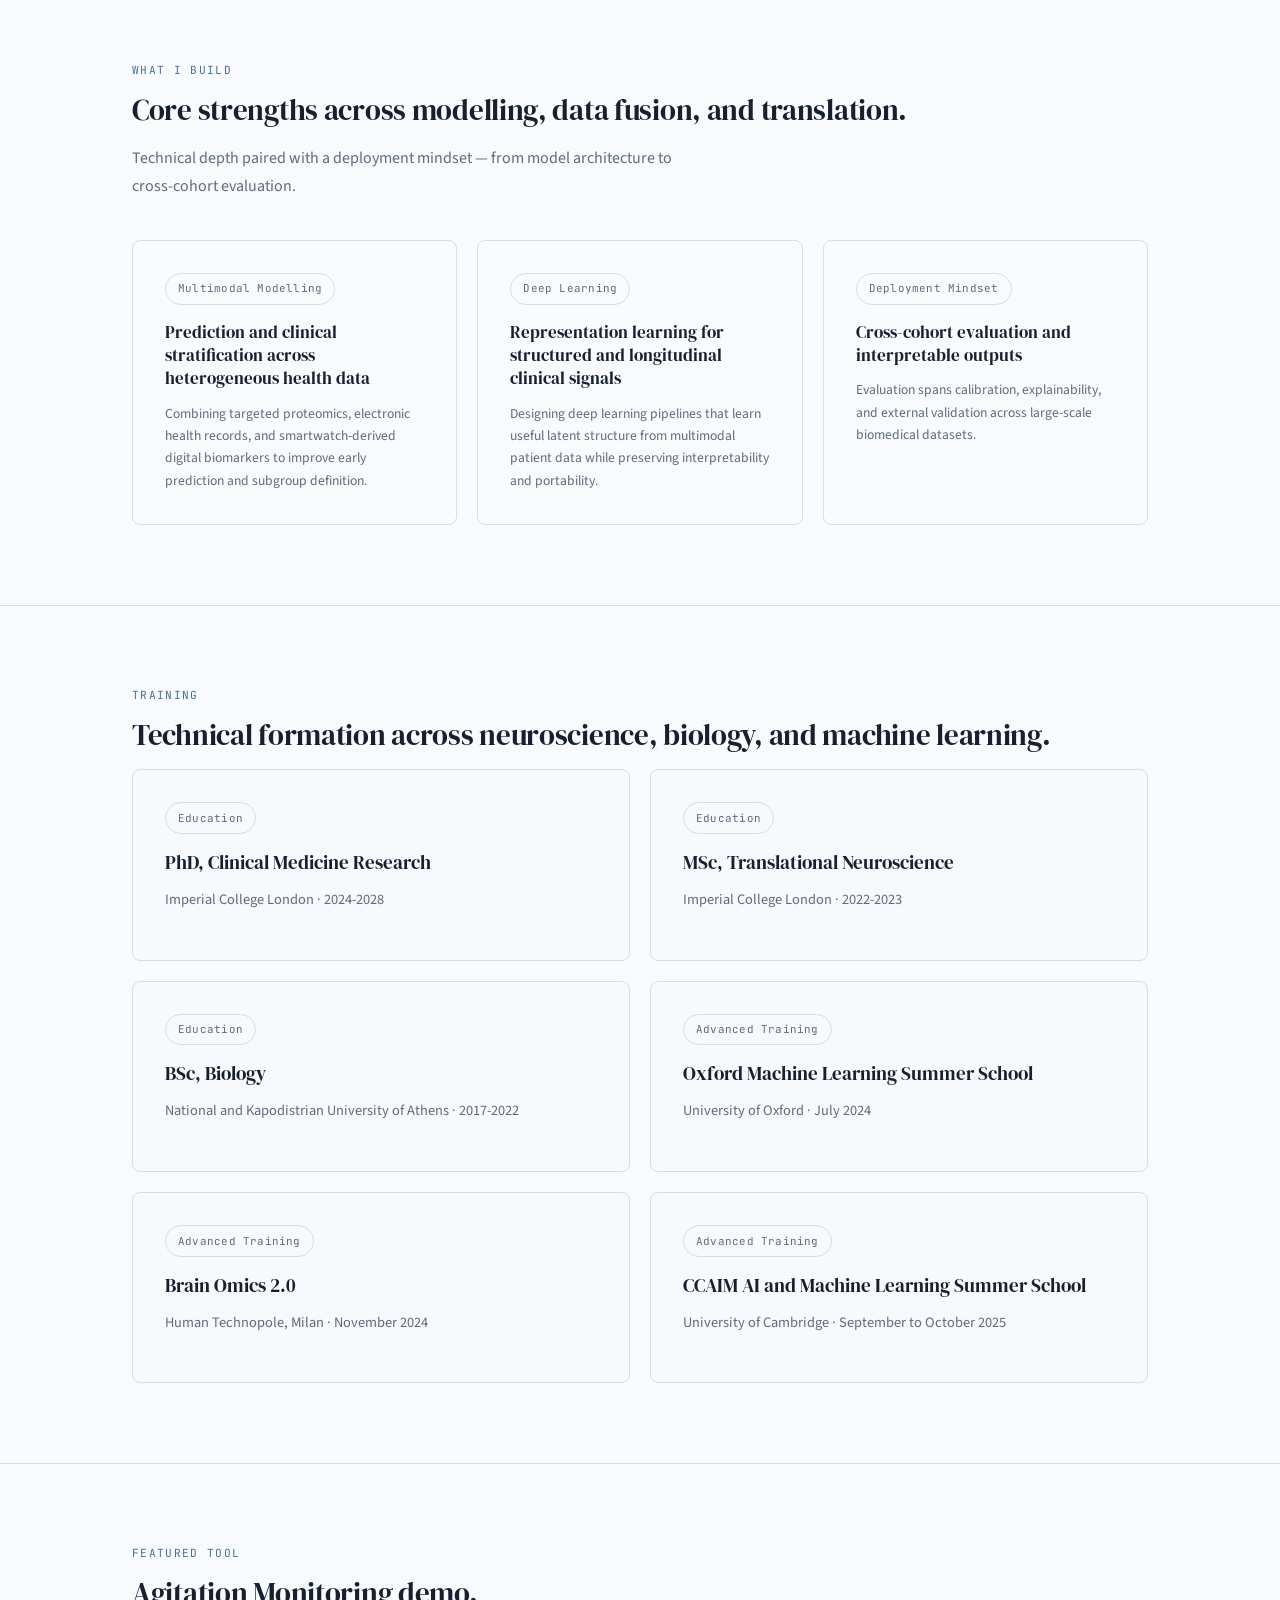
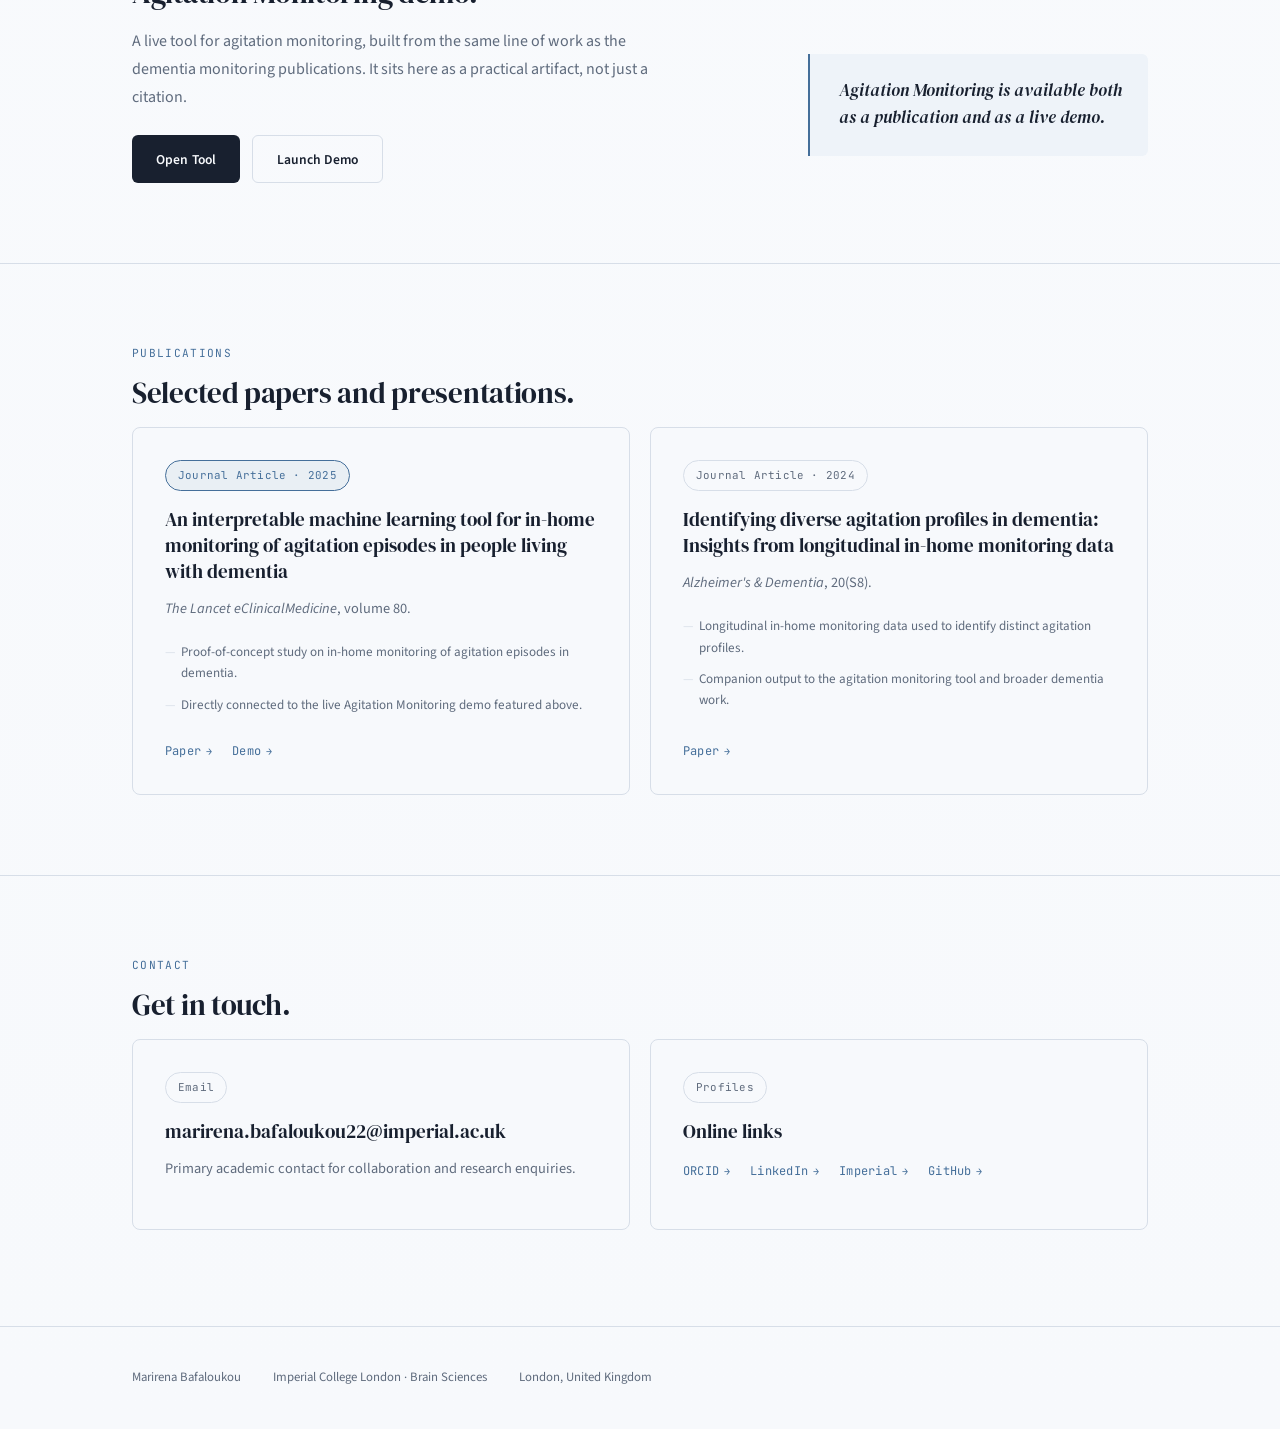
==== commit 0f2df322: "Fix details" ====
--- a/index.html
+++ b/index.html
@@ -734,6 +734,45 @@
       </div>
     </section>
 
+    <section class="section" data-reveal>
+      <div class="shell">
+        <div class="section-kicker">Training</div>
+        <h2 class="section-heading">Technical formation across neuroscience, biology, and machine learning.</h2>
+        <div class="project-grid">
+          <article class="project-card">
+            <span class="pill">Education</span>
+            <h3>PhD, Clinical Medicine Research</h3>
+            <p class="project-statement">Imperial College London · 2024-2028</p>
+          </article>
+          <article class="project-card">
+            <span class="pill">Education</span>
+            <h3>MSc, Translational Neuroscience</h3>
+            <p class="project-statement">Imperial College London · 2022-2023</p>
+          </article>
+          <article class="project-card">
+            <span class="pill">Education</span>
+            <h3>BSc, Biology</h3>
+            <p class="project-statement">National and Kapodistrian University of Athens · 2017-2022</p>
+          </article>
+          <article class="project-card">
+            <span class="pill">Advanced Training</span>
+            <h3>Oxford Machine Learning Summer School</h3>
+            <p class="project-statement">University of Oxford · July 2024</p>
+          </article>
+          <article class="project-card">
+            <span class="pill">Advanced Training</span>
+            <h3>Brain Omics 2.0</h3>
+            <p class="project-statement">Human Technopole, Milan · November 2024</p>
+          </article>
+          <article class="project-card">
+            <span class="pill">Advanced Training</span>
+            <h3>CCAIM AI and Machine Learning Summer School</h3>
+            <p class="project-statement">University of Cambridge · September to October 2025</p>
+          </article>
+        </div>
+      </div>
+    </section>
+
     <!-- Tool Feature -->
     <section class="section" data-reveal id="tools">
       <div class="shell">
@@ -760,7 +799,6 @@
       <div class="shell">
         <div class="section-kicker">Publications</div>
         <h2 class="section-heading">Selected papers and presentations.</h2>
-        <p class="section-intro">A short publication list so the strongest outputs are visible inside this one standalone page.</p>
         <div class="project-grid">
           <article class="project-card">
             <span class="pill pill--accent">Journal Article · 2025</span>
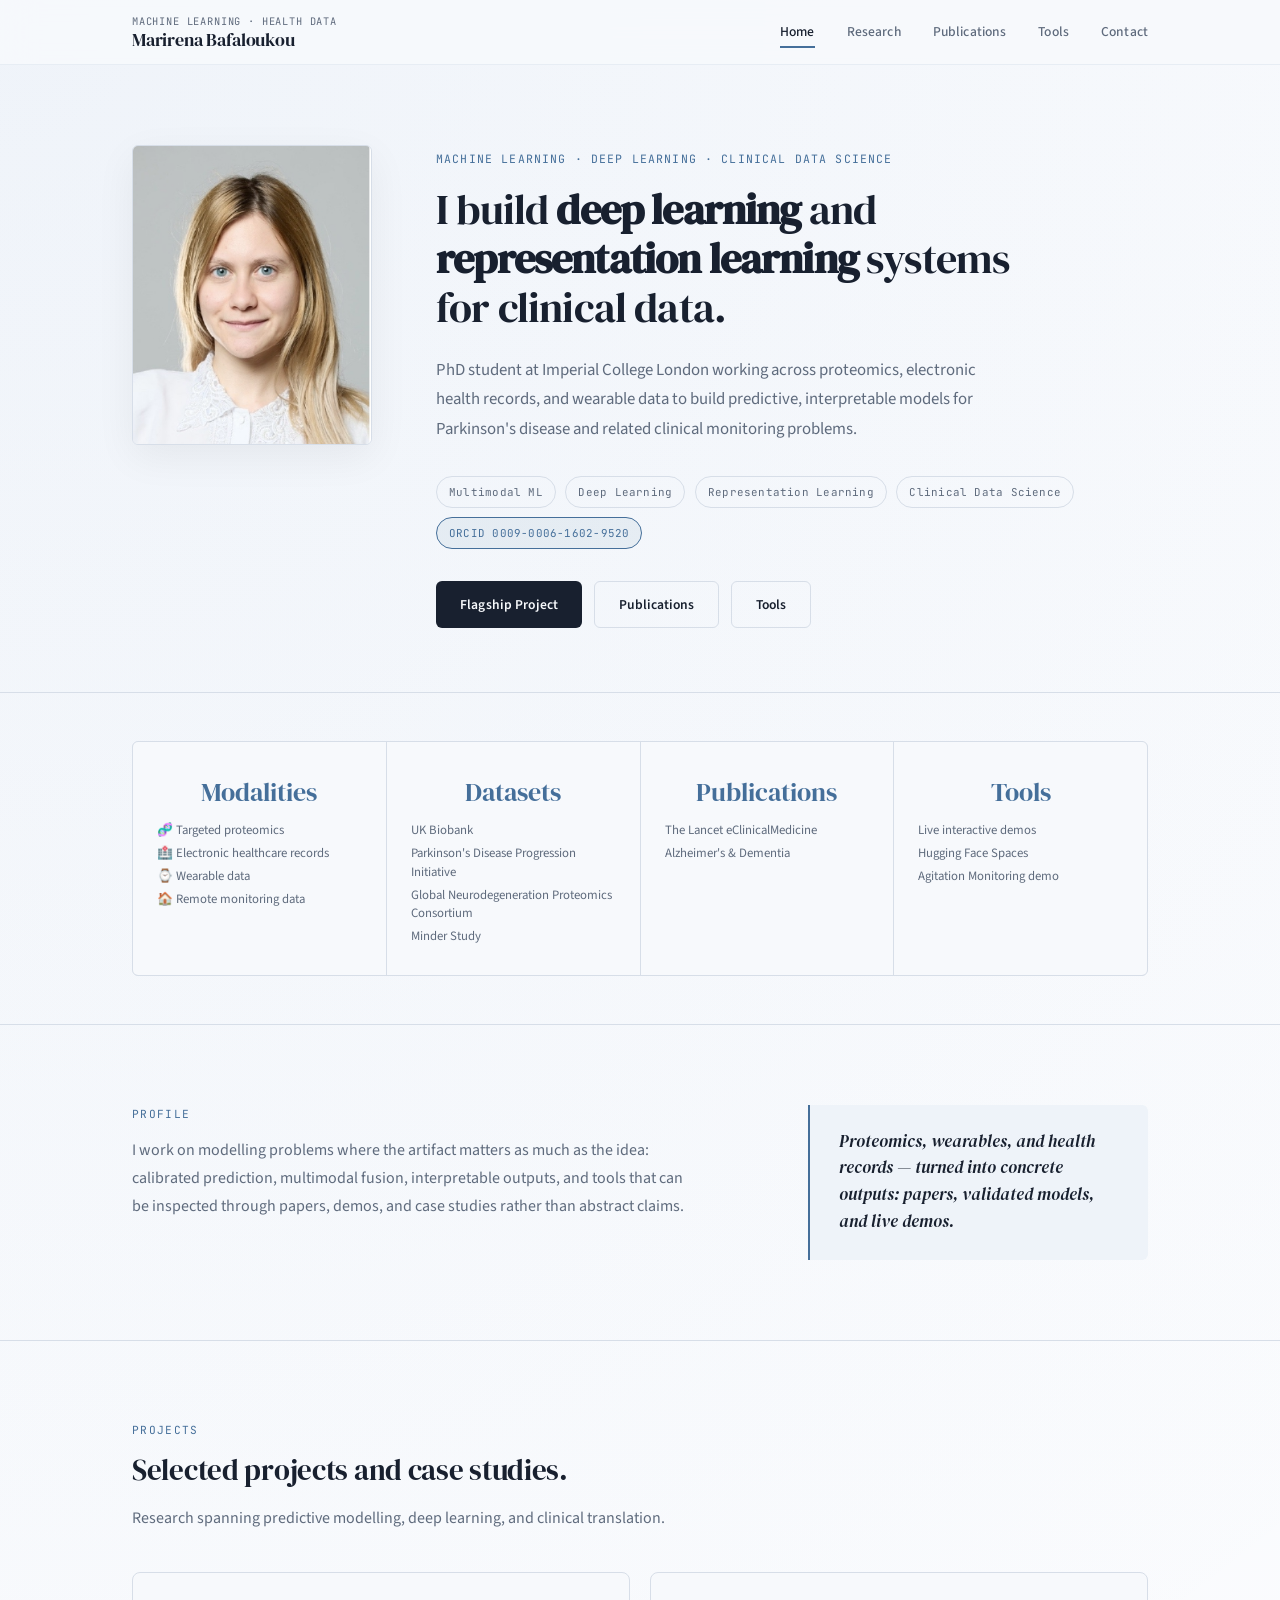
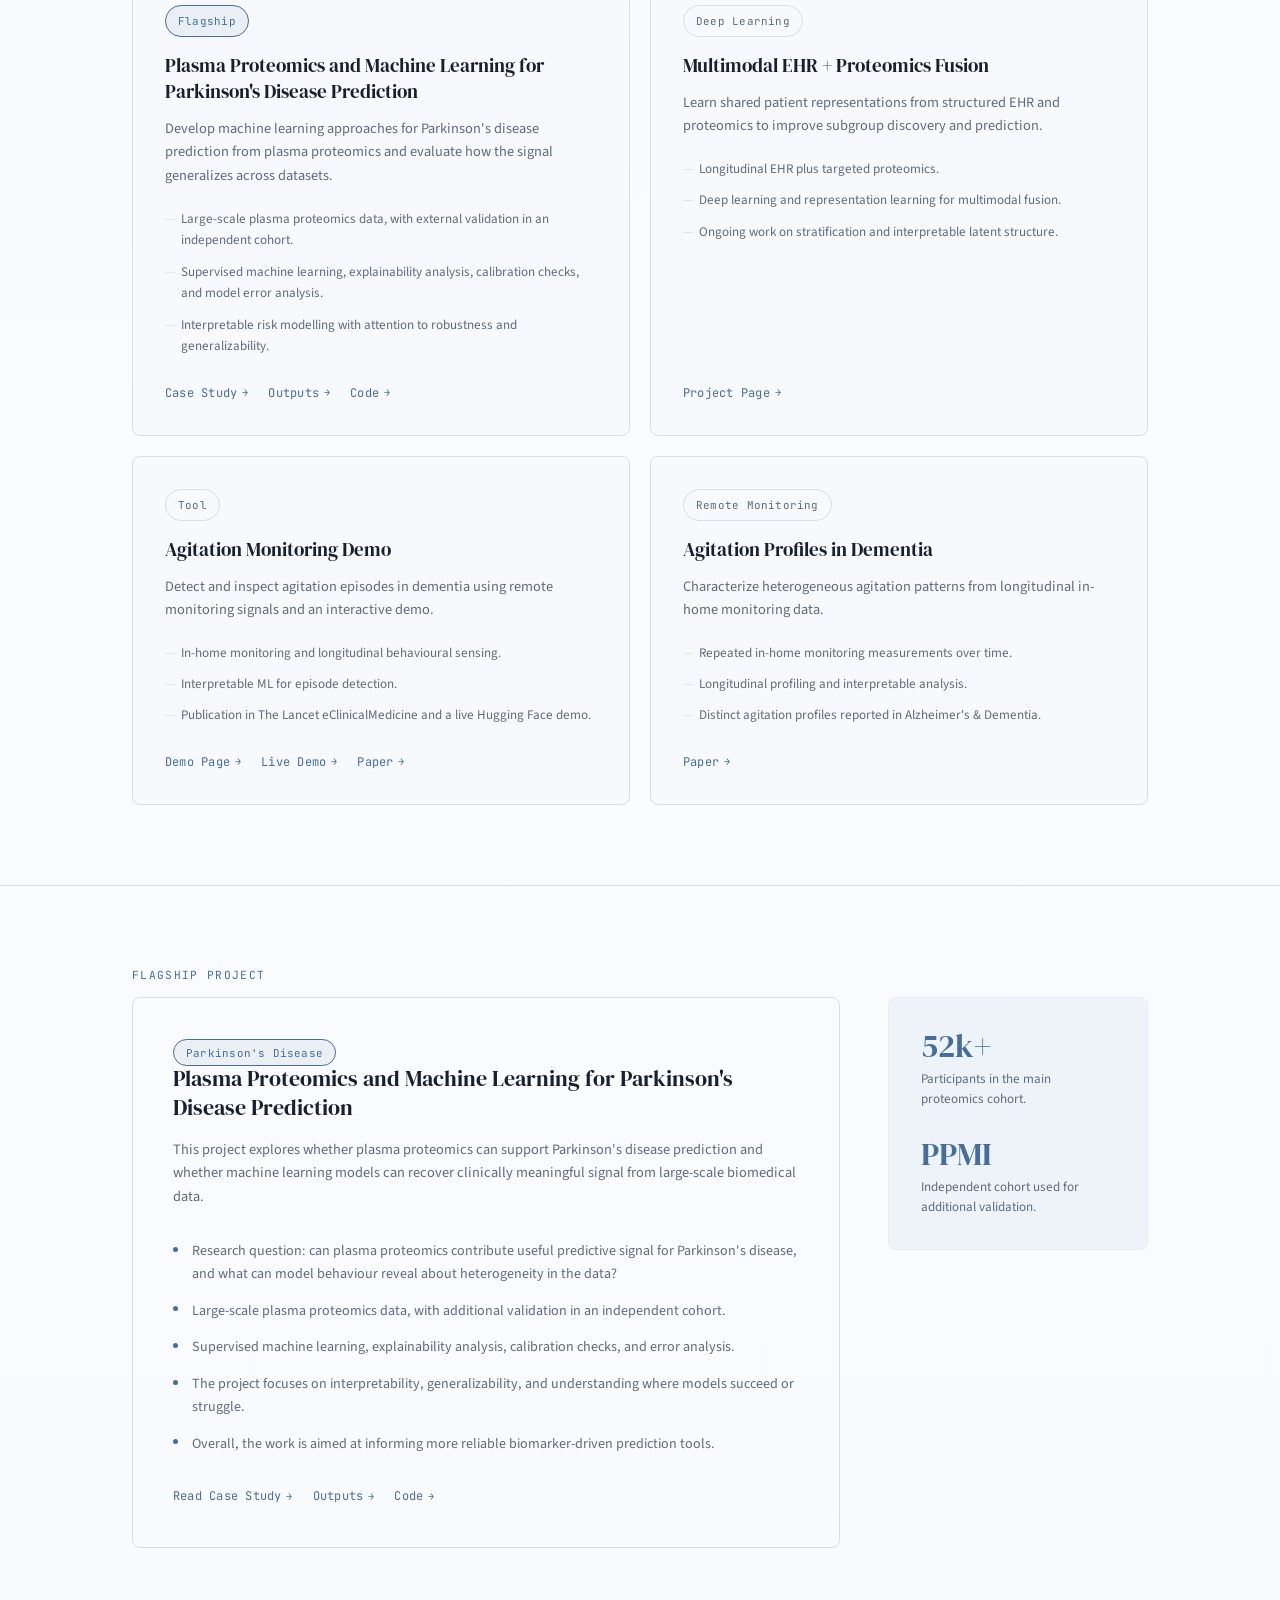
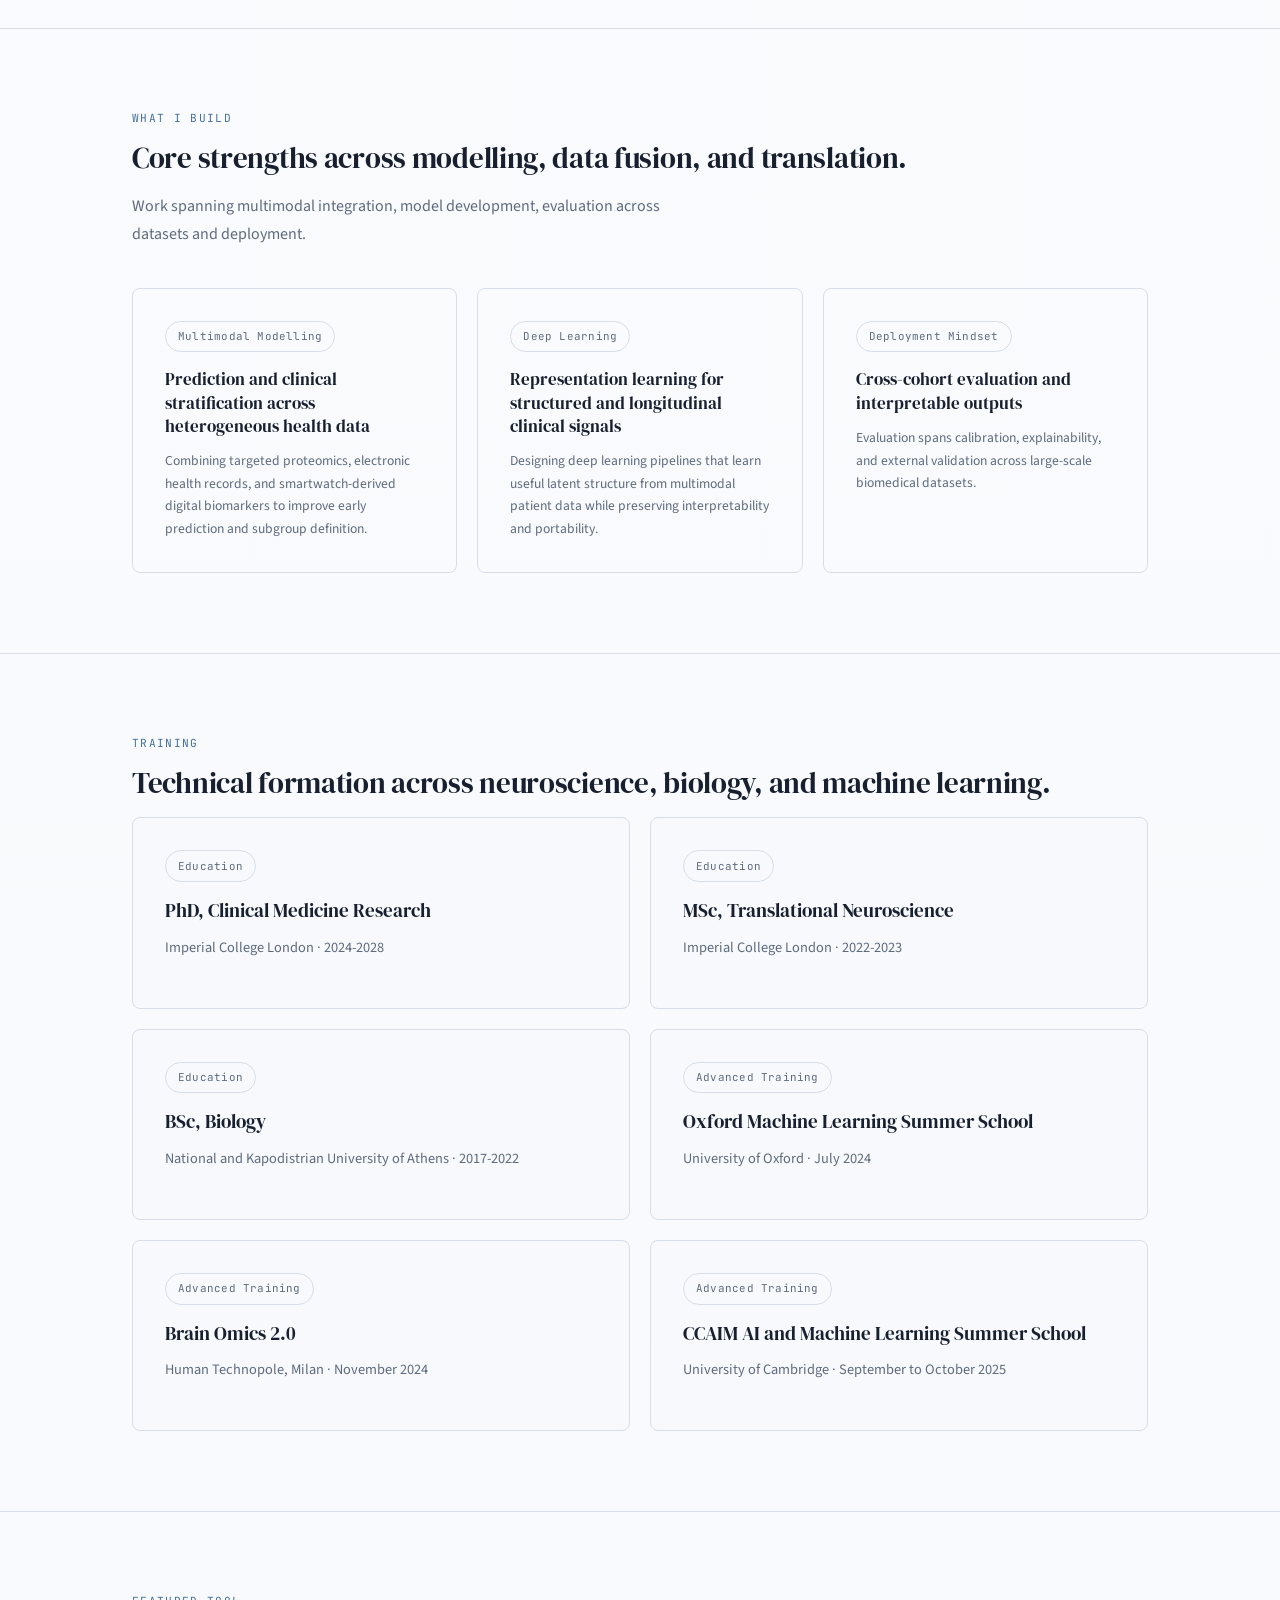
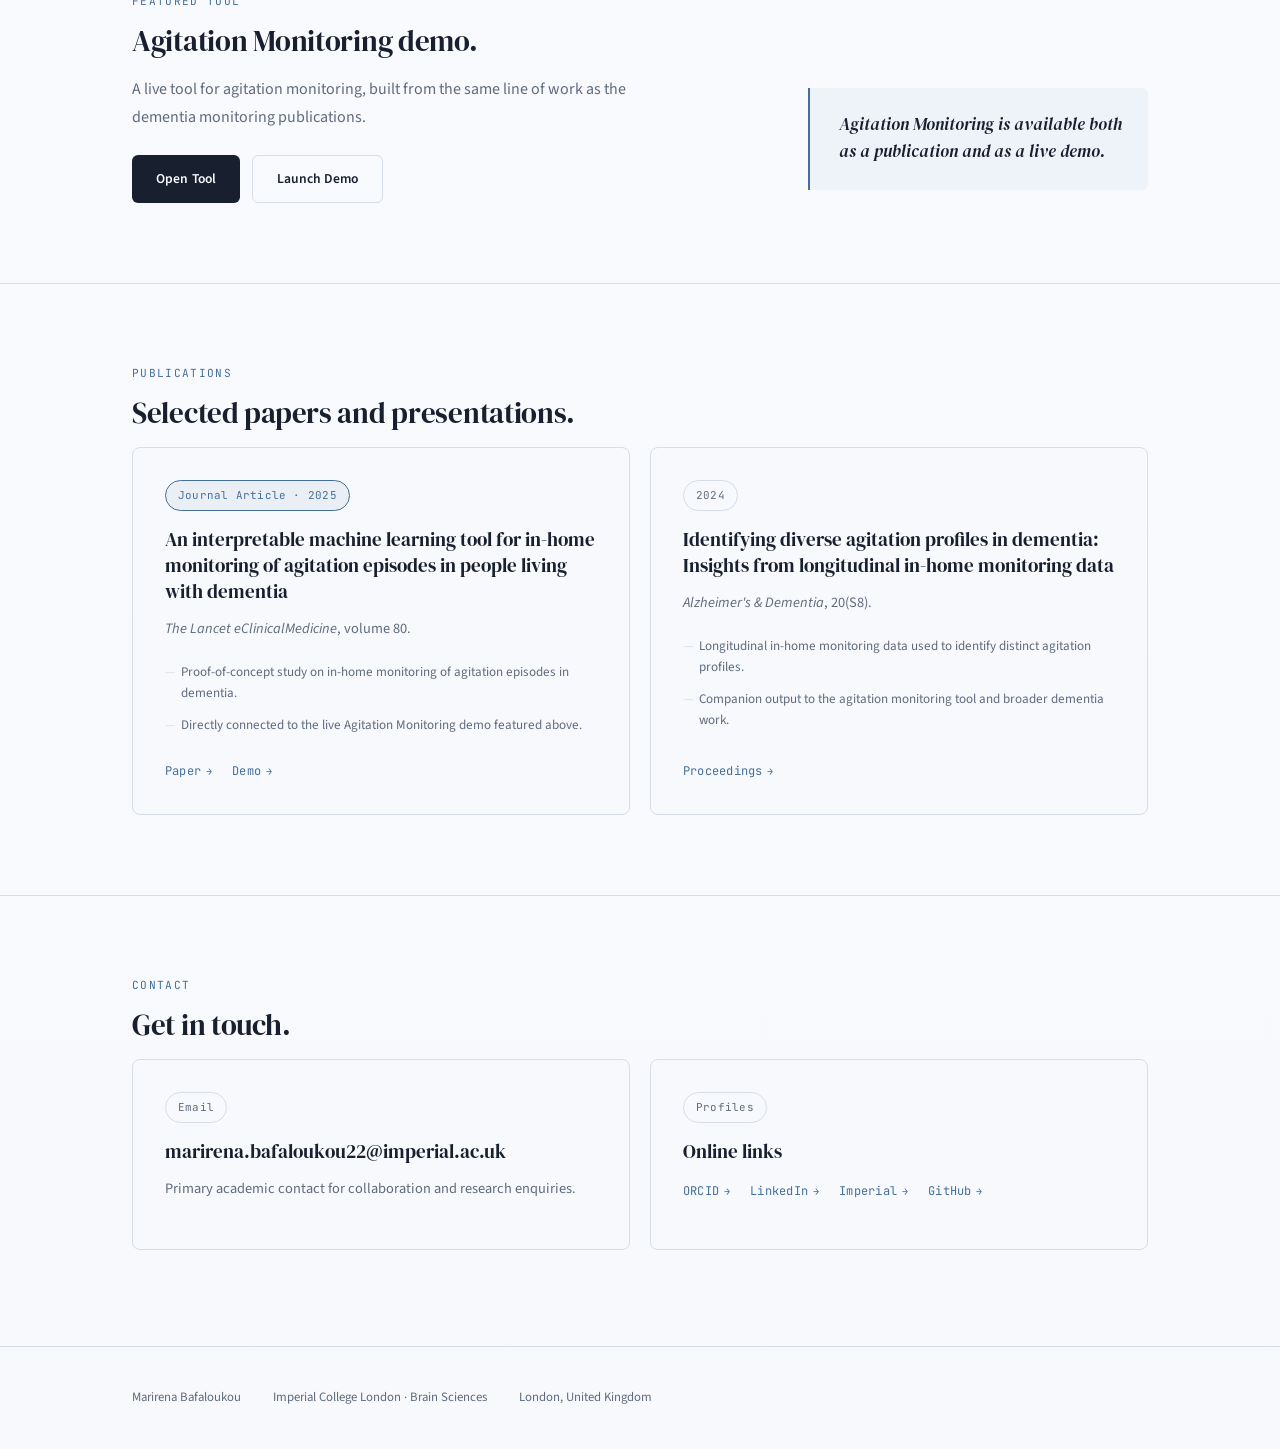
==== commit 69f92416: "Fix details and add emojis" ====
--- a/index.html
+++ b/index.html
@@ -243,6 +243,14 @@
       font-size: 0.8rem;
       color: var(--muted);
       line-height: 1.5;
+    }
+    .stat-lines {
+      display: grid;
+      gap: 0.28rem;
+      font-size: 0.8rem;
+      color: var(--muted);
+      line-height: 1.45;
+      text-align: left;
     }
 
     /* ── Sections ── */
@@ -569,19 +577,36 @@
         <div class="stats-grid">
           <article class="stat-card">
             <div class="stat-value">Modalities</div>
-            <p class="stat-label">Targeted proteomics, electronic healthcare records, wearable data, and remote monitoring data</p>
+            <div class="stat-lines">
+              <div>🧬 Targeted proteomics</div>
+              <div>🏥 Electronic healthcare records</div>
+              <div>⌚ Wearable data</div>
+              <div>🏠 Remote monitoring data</div>
+            </div>
           </article>
           <article class="stat-card">
             <div class="stat-value">Datasets</div>
-            <p class="stat-label">UK Biobank, Parkinson's Disease Progression Initiative, Global Neurodegeneration Proteomics Consortium, and the Minder Study</p>
+            <div class="stat-lines">
+              <div>UK Biobank</div>
+              <div>Parkinson's Disease Progression Initiative</div>
+              <div>Global Neurodegeneration Proteomics Consortium</div>
+              <div>Minder Study</div>
+            </div>
           </article>
           <article class="stat-card">
             <div class="stat-value">Publications</div>
-            <p class="stat-label">The Lancet eClinicalMedicine and Alzheimer's &amp; Dementia</p>
+            <div class="stat-lines">
+              <div>The Lancet eClinicalMedicine</div>
+              <div>Alzheimer's &amp; Dementia</div>
+            </div>
           </article>
           <article class="stat-card">
             <div class="stat-value">Tools</div>
-            <p class="stat-label">Live interactive demos and project-linked tooling, including the Agitation Monitoring demo on Hugging Face Spaces</p>
+            <div class="stat-lines">
+              <div>Live interactive demos</div>
+              <div>Hugging Face Spaces</div>
+              <div>Agitation Monitoring demo</div>
+            </div>
           </article>
         </div>
       </div>
@@ -713,7 +738,7 @@
       <div class="shell">
         <div class="section-kicker">What I Build</div>
         <h2 class="section-heading">Core strengths across modelling, data fusion, and translation.</h2>
-        <p class="section-intro">Technical depth paired with a deployment mindset — from model architecture to cross-cohort evaluation.</p>
+        <p class="section-intro">Work spanning multimodal integration, model development, evaluation across datasets and deployment.</p>
         <div class="strengths-grid">
           <article class="feature-card">
             <span class="pill">Multimodal Modelling</span>
@@ -781,7 +806,7 @@
         <div class="tool-banner">
           <div>
             <p class="section-intro" style="margin-bottom: 1.5rem;">
-              A live tool for agitation monitoring, built from the same line of work as the dementia monitoring publications. It sits here as a practical artifact, not just a citation.
+              A live tool for agitation monitoring, built from the same line of work as the dementia monitoring publications.
             </p>
             <div class="hero-actions">
               <a class="button" href="https://huggingface.co/spaces/marirena/AgitationMonitoring?logs=build" target="_blank" rel="noreferrer">Open Tool</a>
@@ -814,7 +839,7 @@
             </div>
           </article>
           <article class="project-card">
-            <span class="pill">Journal Article · 2024</span>
+            <span class="pill">2024</span>
             <h3>Identifying diverse agitation profiles in dementia: Insights from longitudinal in-home monitoring data</h3>
             <p class="project-statement"><em>Alzheimer's &amp; Dementia</em>, 20(S8).</p>
             <ul class="project-details">
@@ -822,7 +847,7 @@
               <li>Companion output to the agitation monitoring tool and broader dementia work.</li>
             </ul>
             <div class="project-links">
-              <a class="text-link" href="https://doi.org/10.1002/ALZ.095287" target="_blank" rel="noreferrer">Paper</a>
+              <a class="text-link" href="https://doi.org/10.1002/ALZ.095287" target="_blank" rel="noreferrer">Proceedings</a>
             </div>
           </article>
         </div>
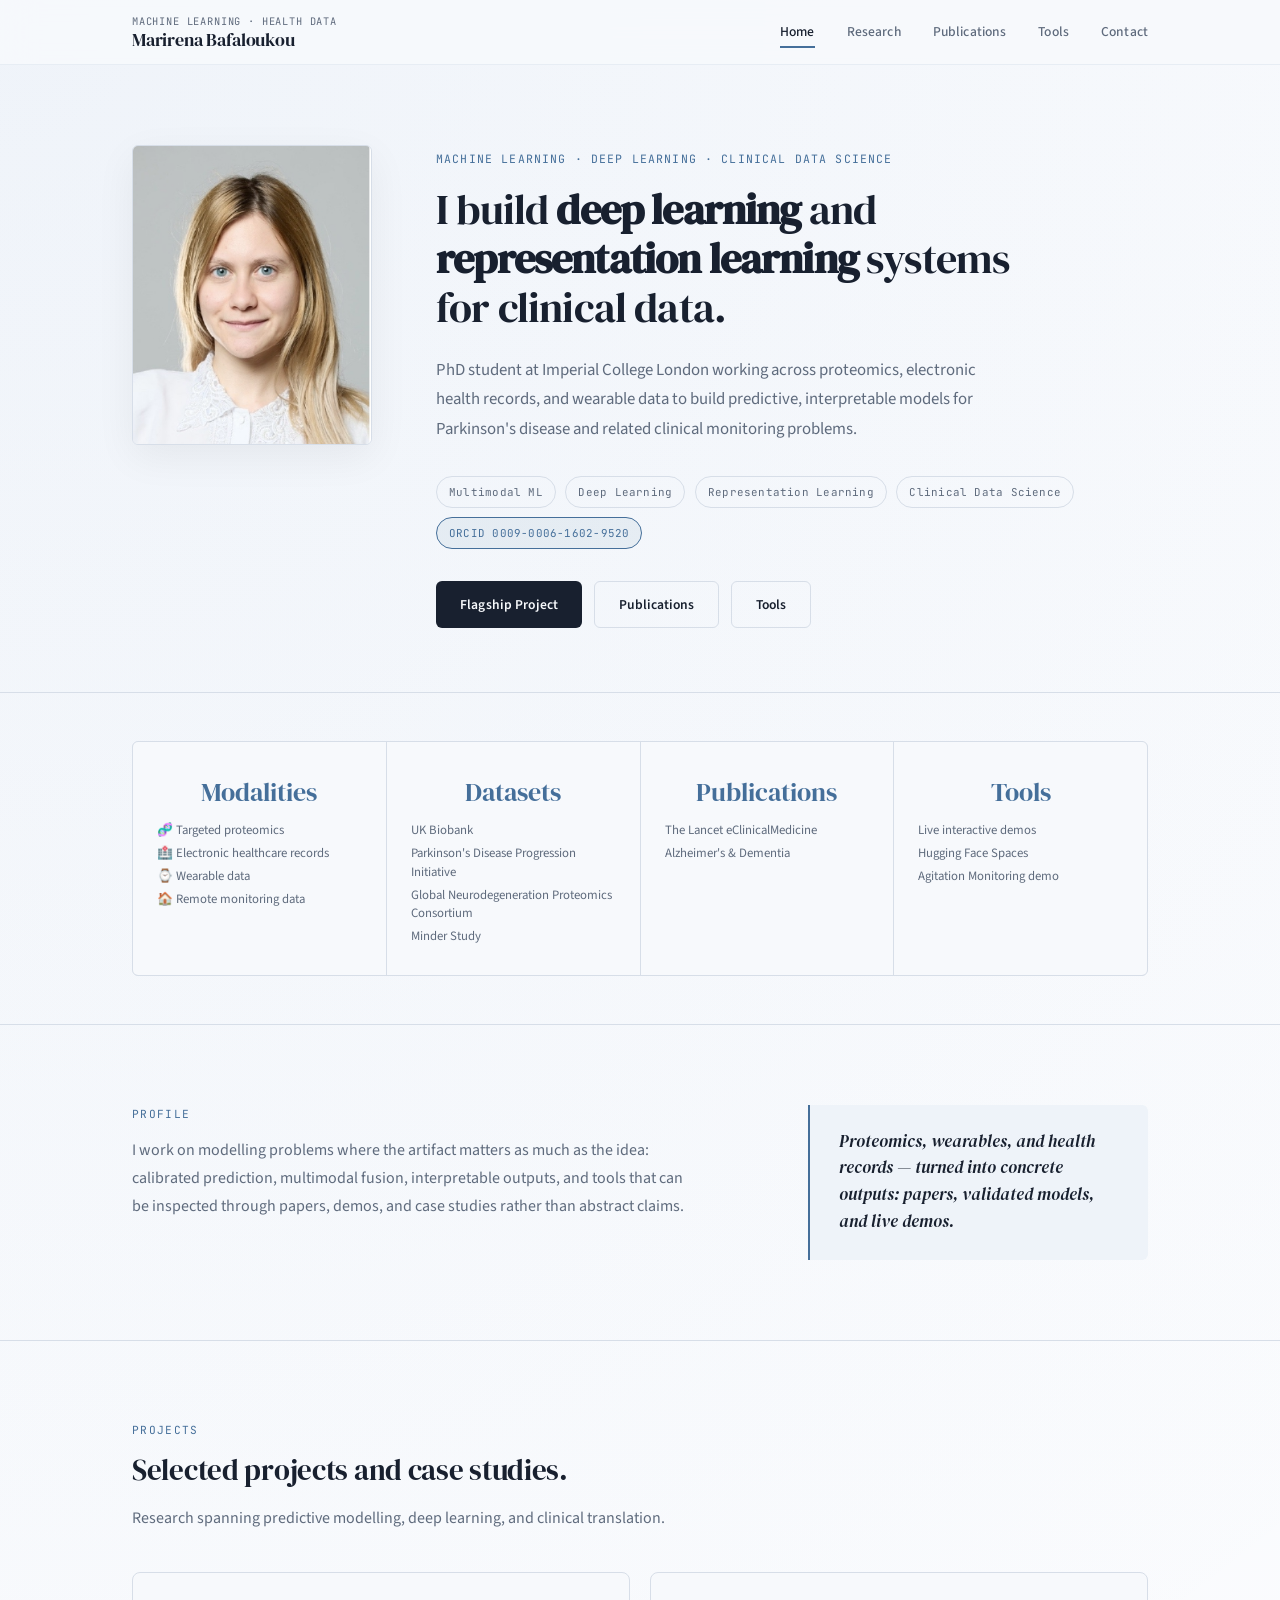
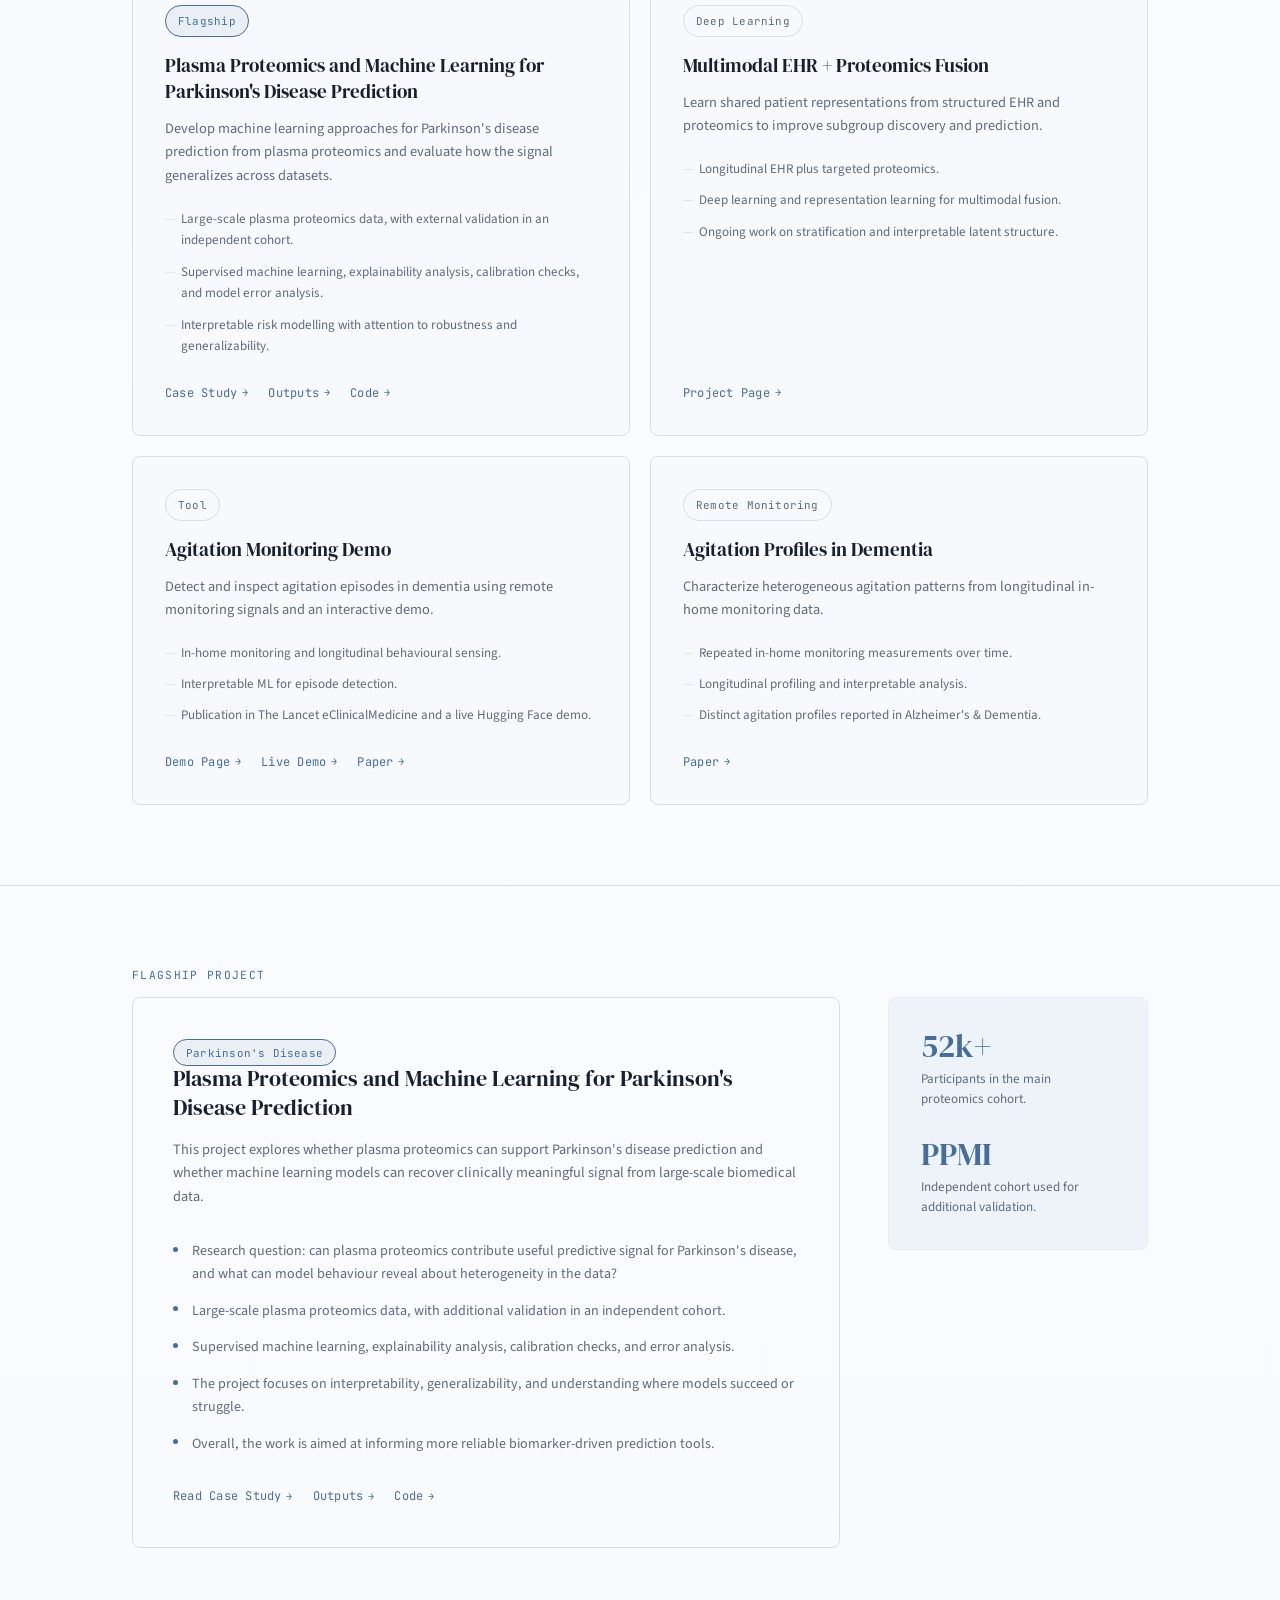
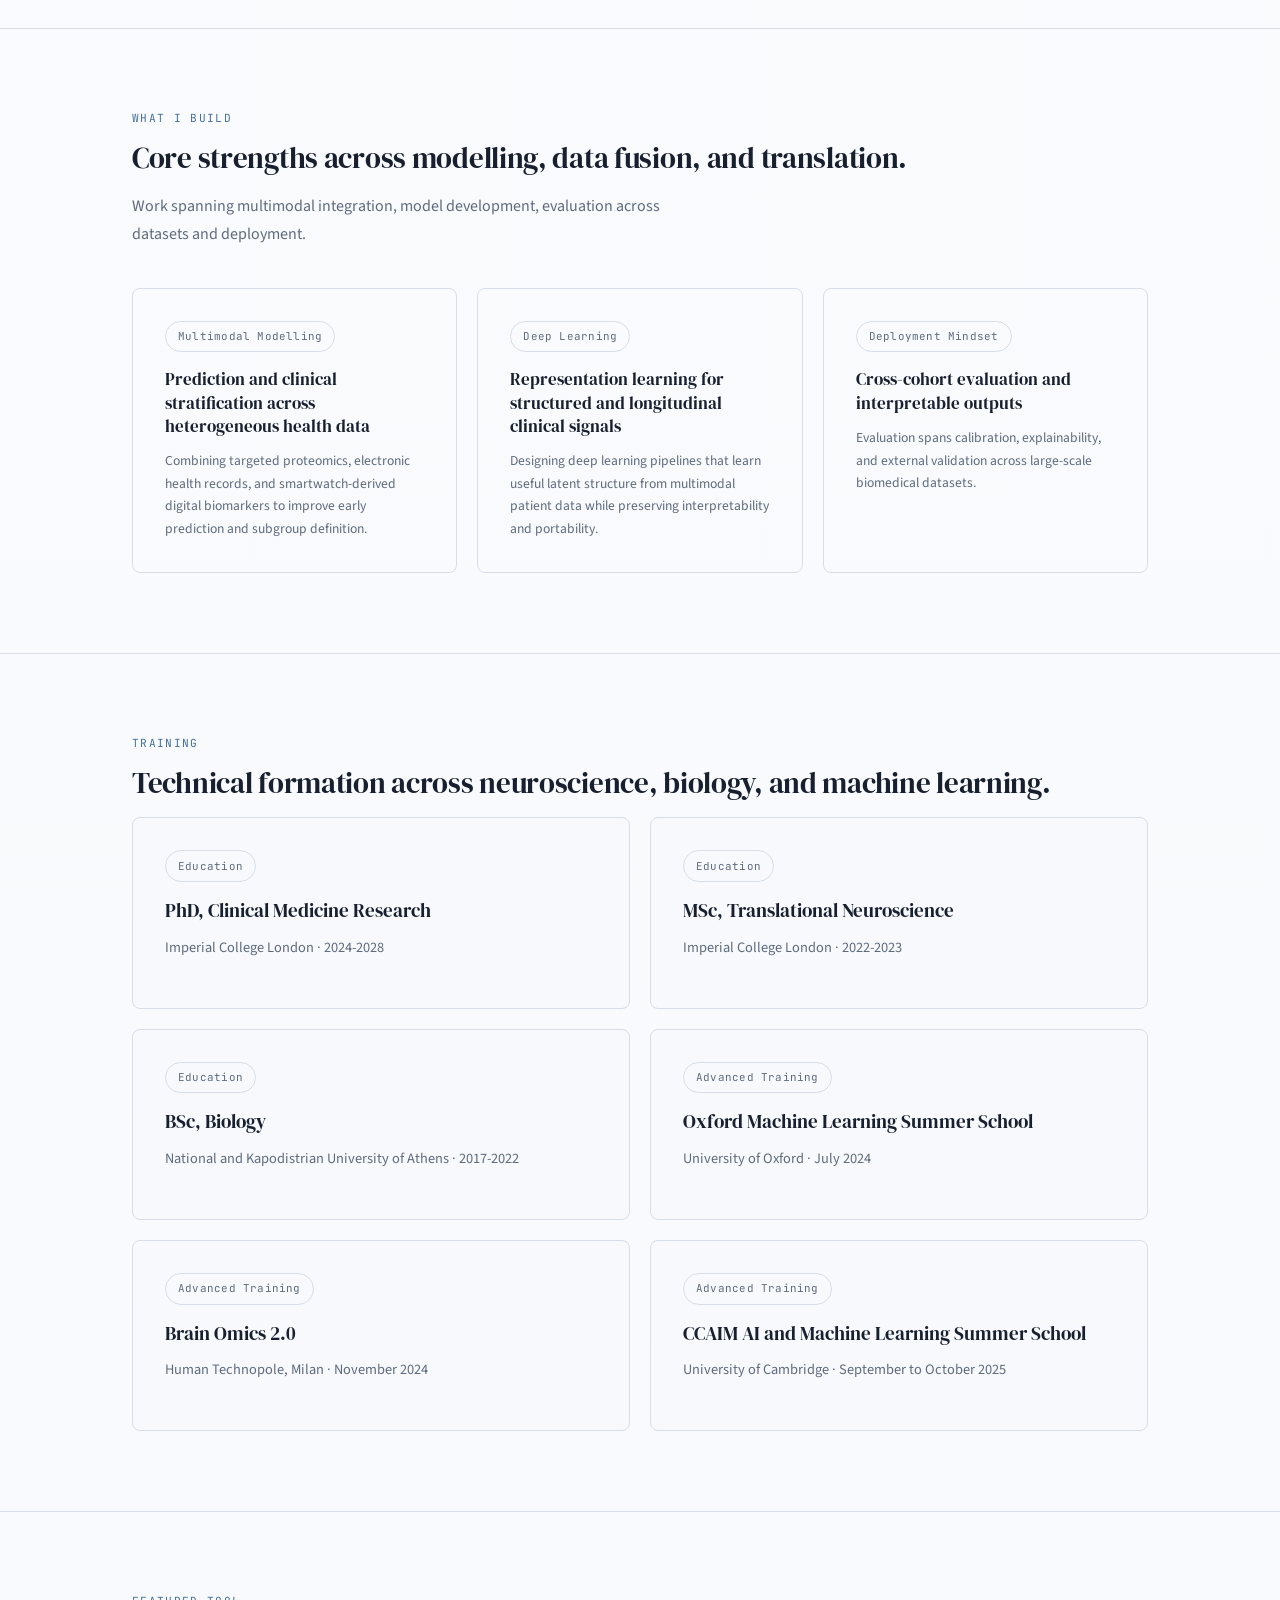
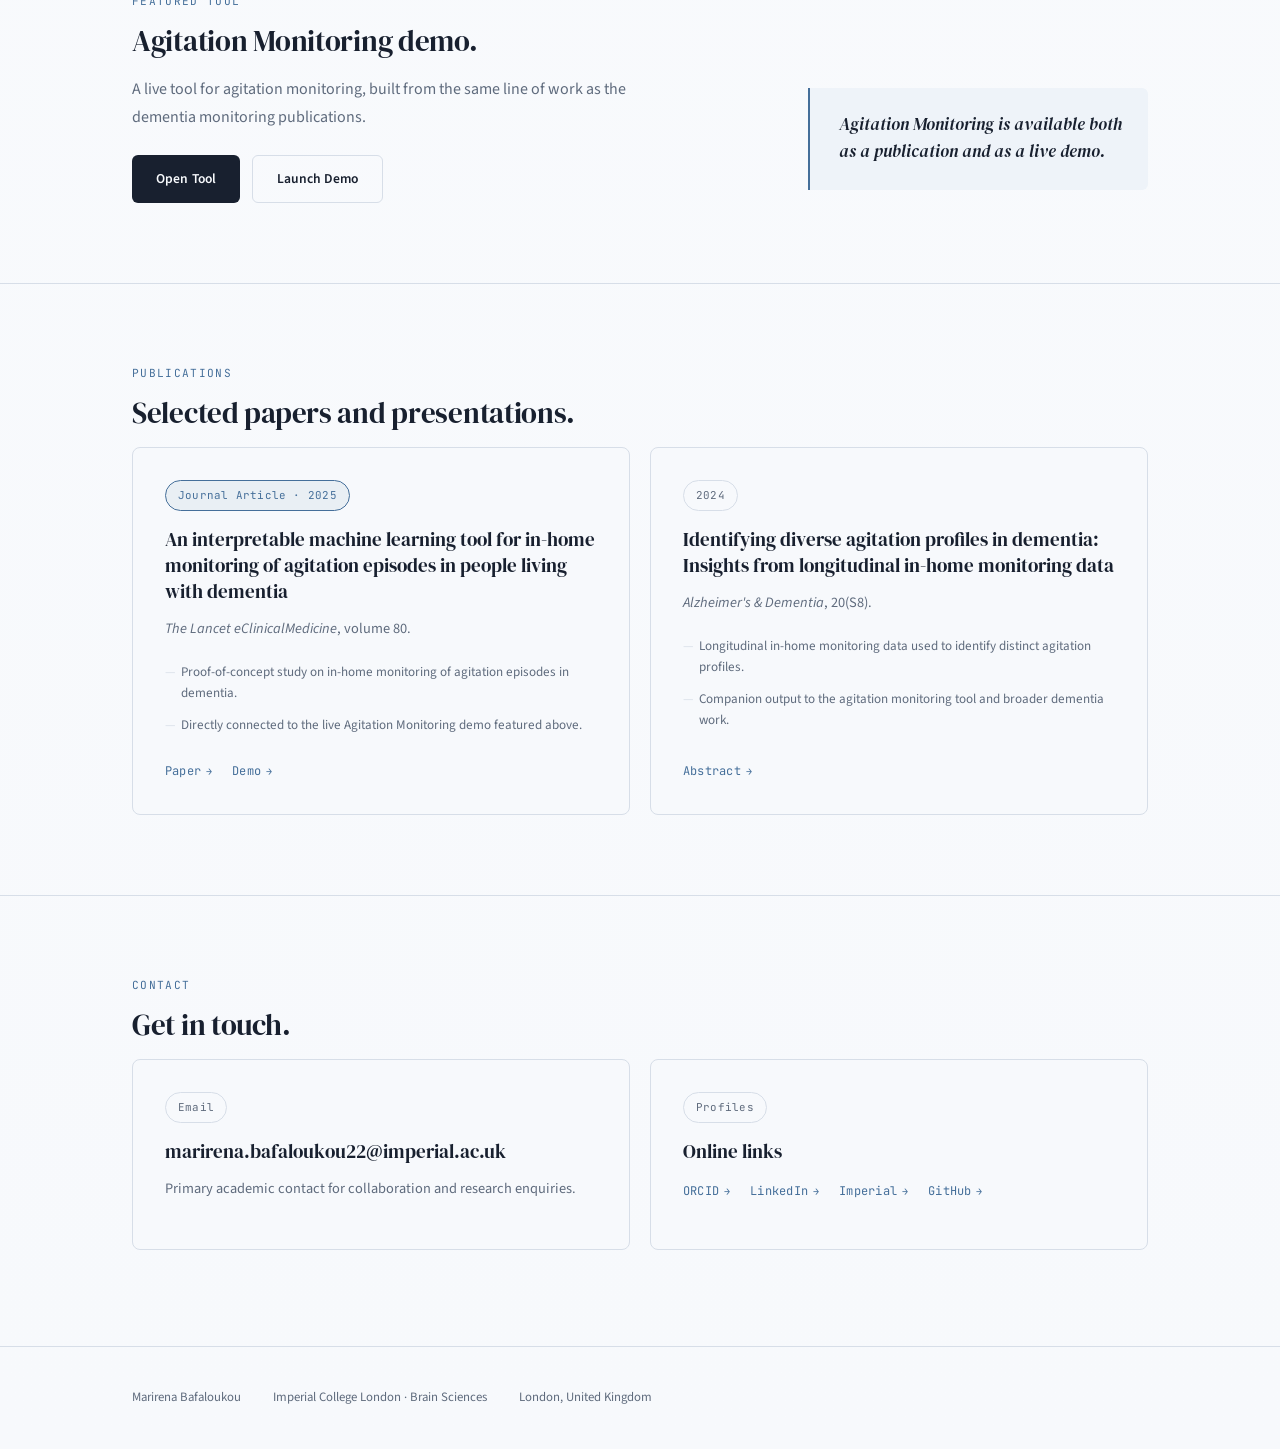
==== commit 5e38b503: "Fix details and add emojis" ====
--- a/index.html
+++ b/index.html
@@ -847,7 +847,7 @@
               <li>Companion output to the agitation monitoring tool and broader dementia work.</li>
             </ul>
             <div class="project-links">
-              <a class="text-link" href="https://doi.org/10.1002/ALZ.095287" target="_blank" rel="noreferrer">Proceedings</a>
+              <a class="text-link" href="https://doi.org/10.1002/ALZ.095287" target="_blank" rel="noreferrer">Abstract</a>
             </div>
           </article>
         </div>
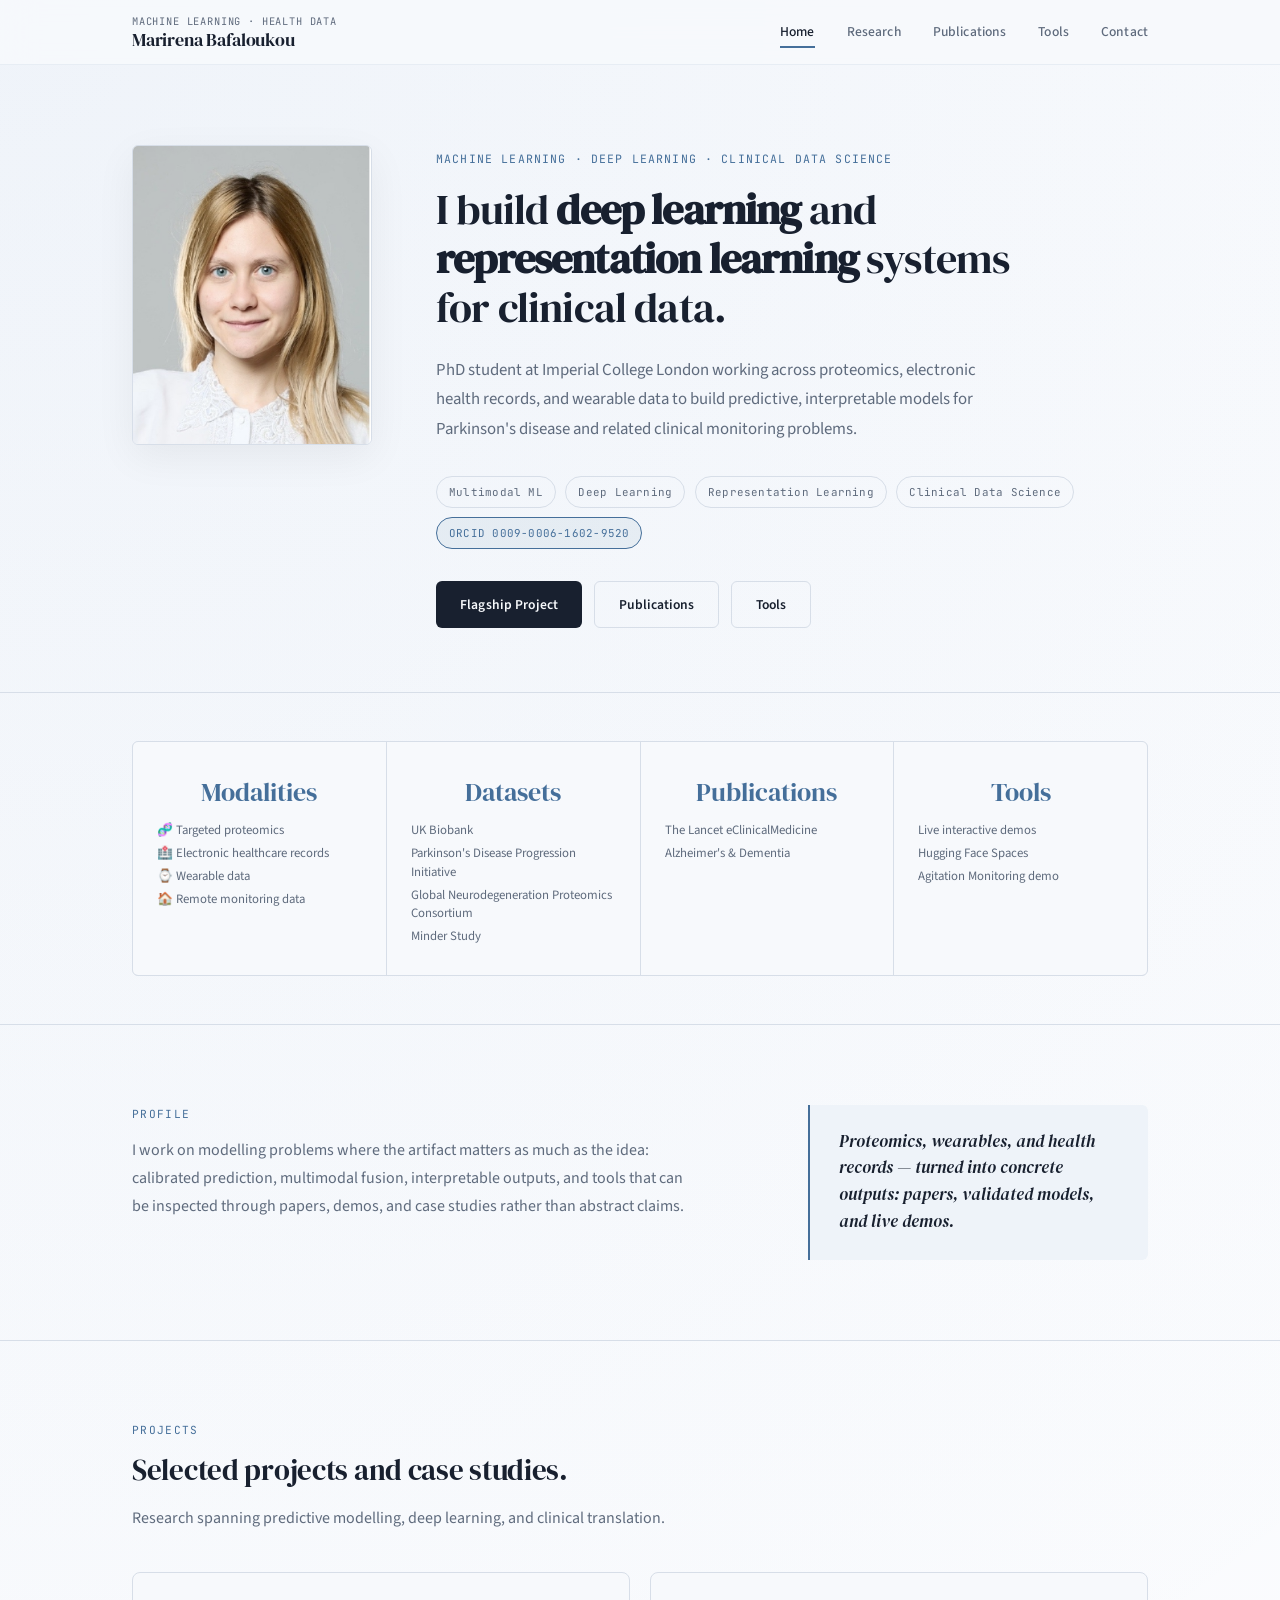
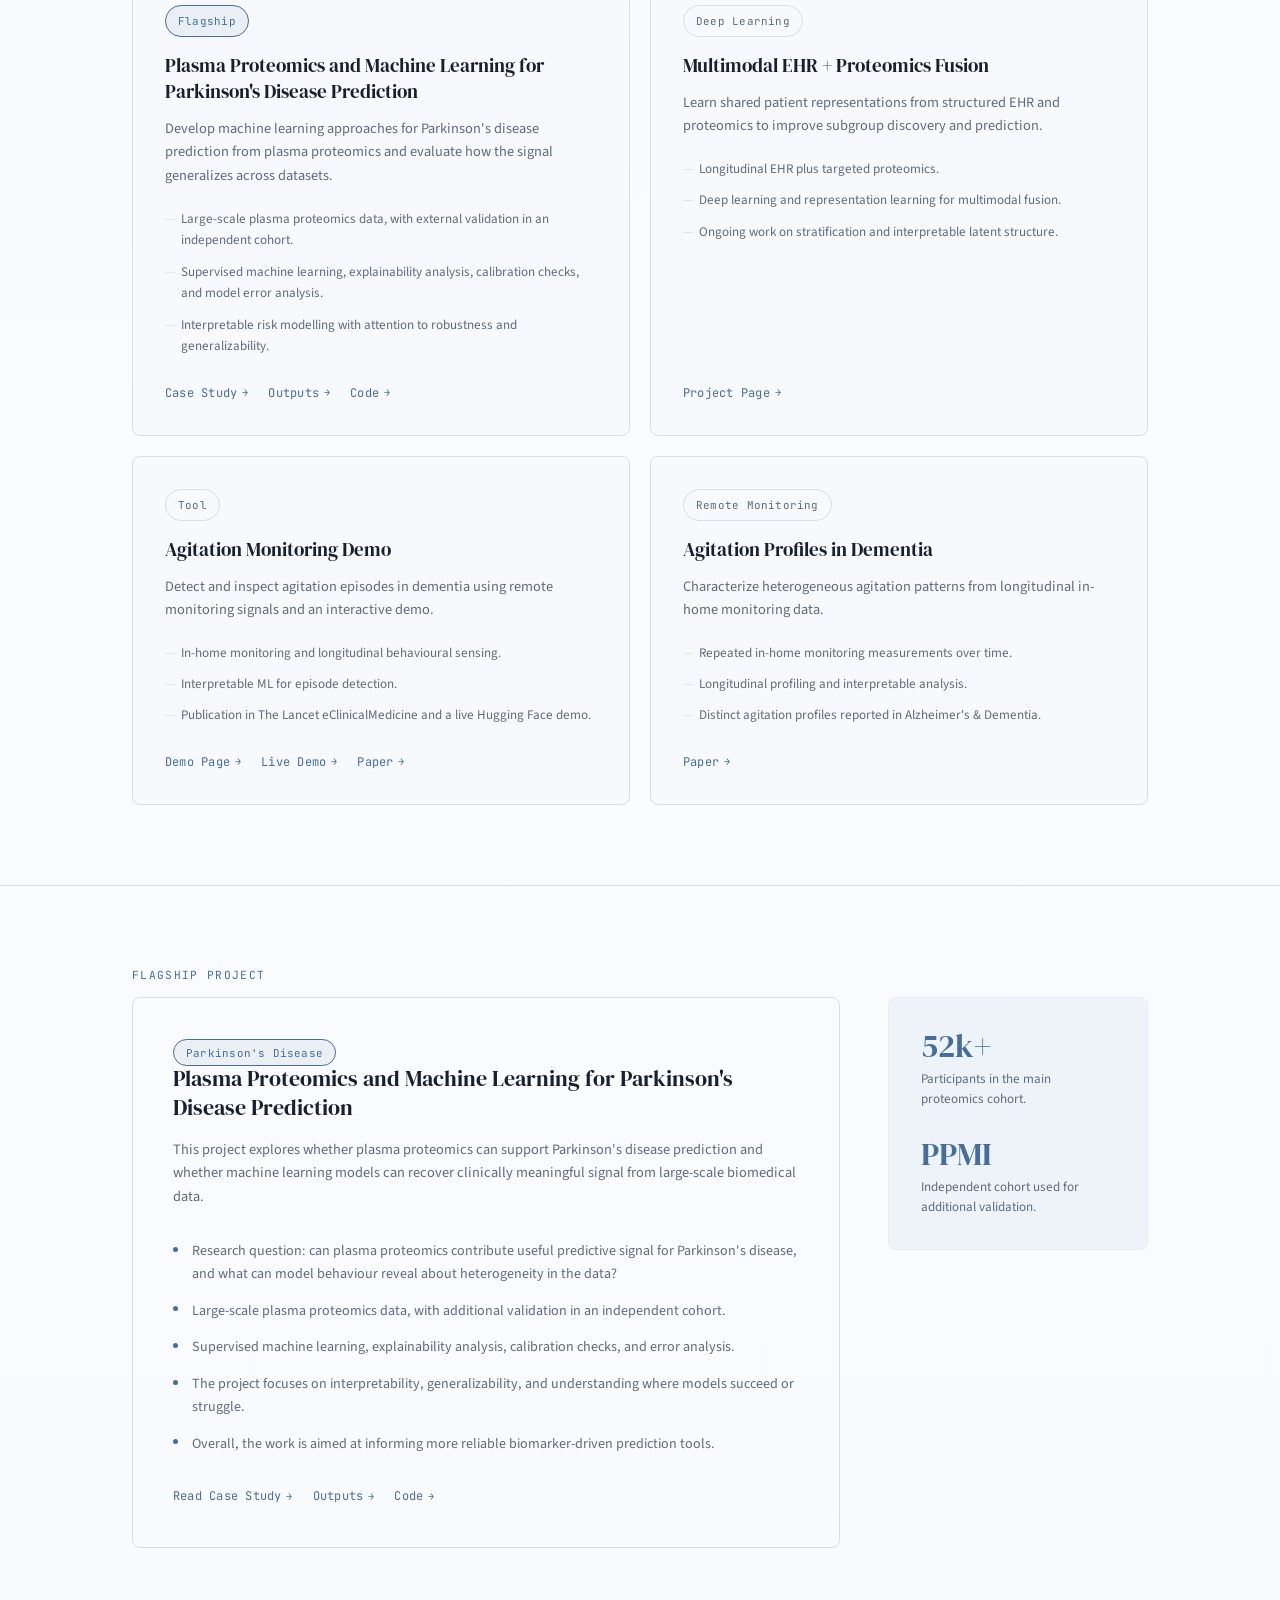
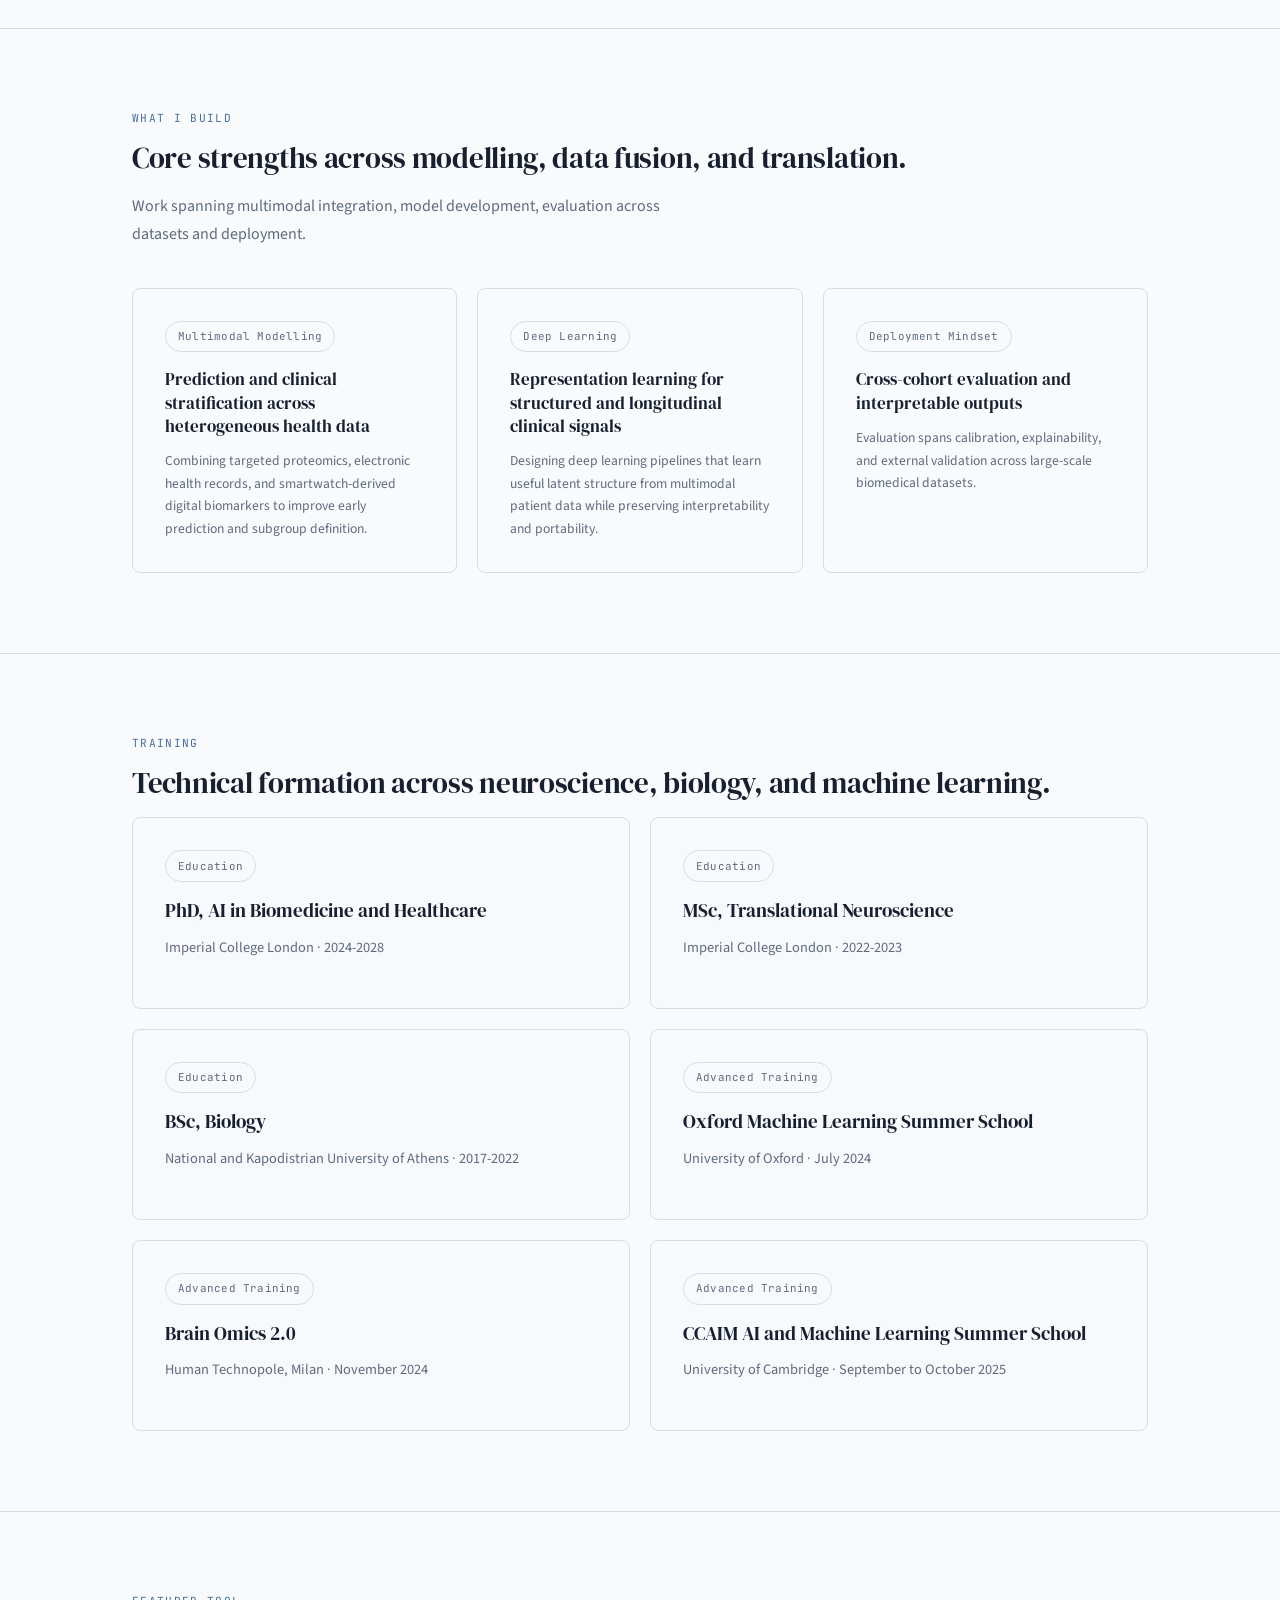
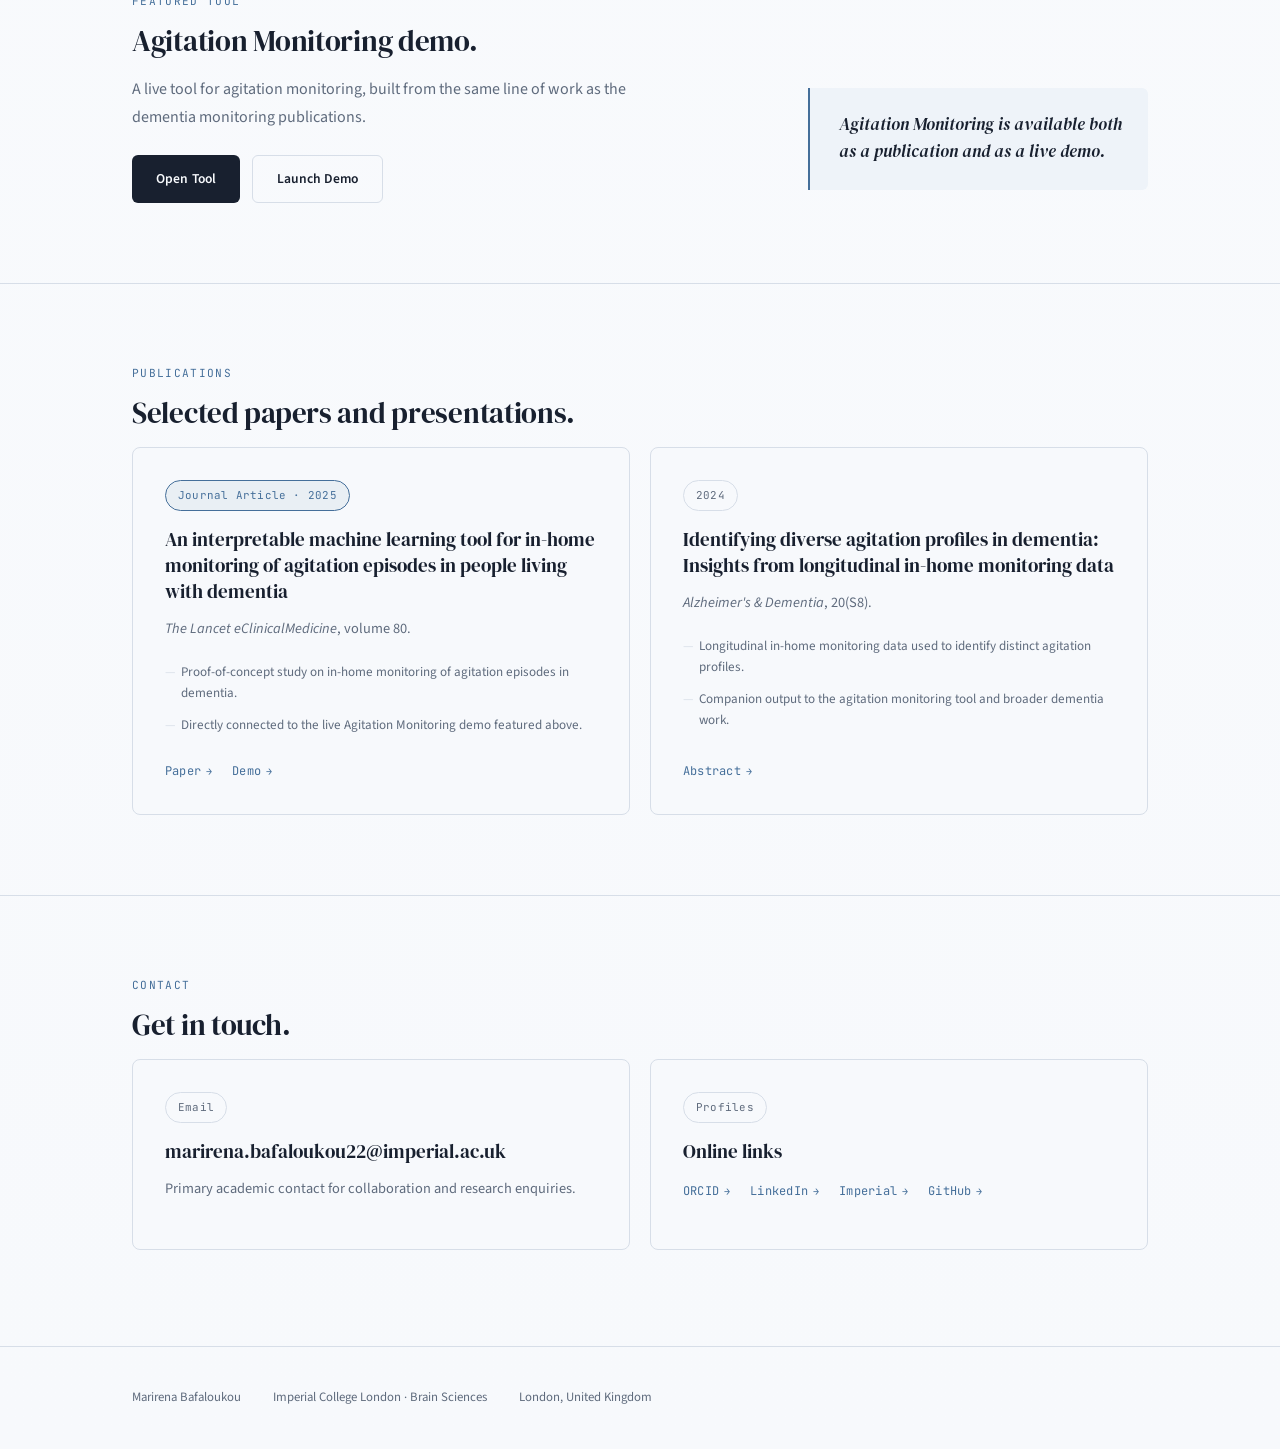
==== commit abd48fde: "Fix details and add emojis" ====
--- a/index.html
+++ b/index.html
@@ -766,7 +766,7 @@
         <div class="project-grid">
           <article class="project-card">
             <span class="pill">Education</span>
-            <h3>PhD, Clinical Medicine Research</h3>
+            <h3>PhD, AI in Biomedicine and Healthcare</h3>
             <p class="project-statement">Imperial College London · 2024-2028</p>
           </article>
           <article class="project-card">
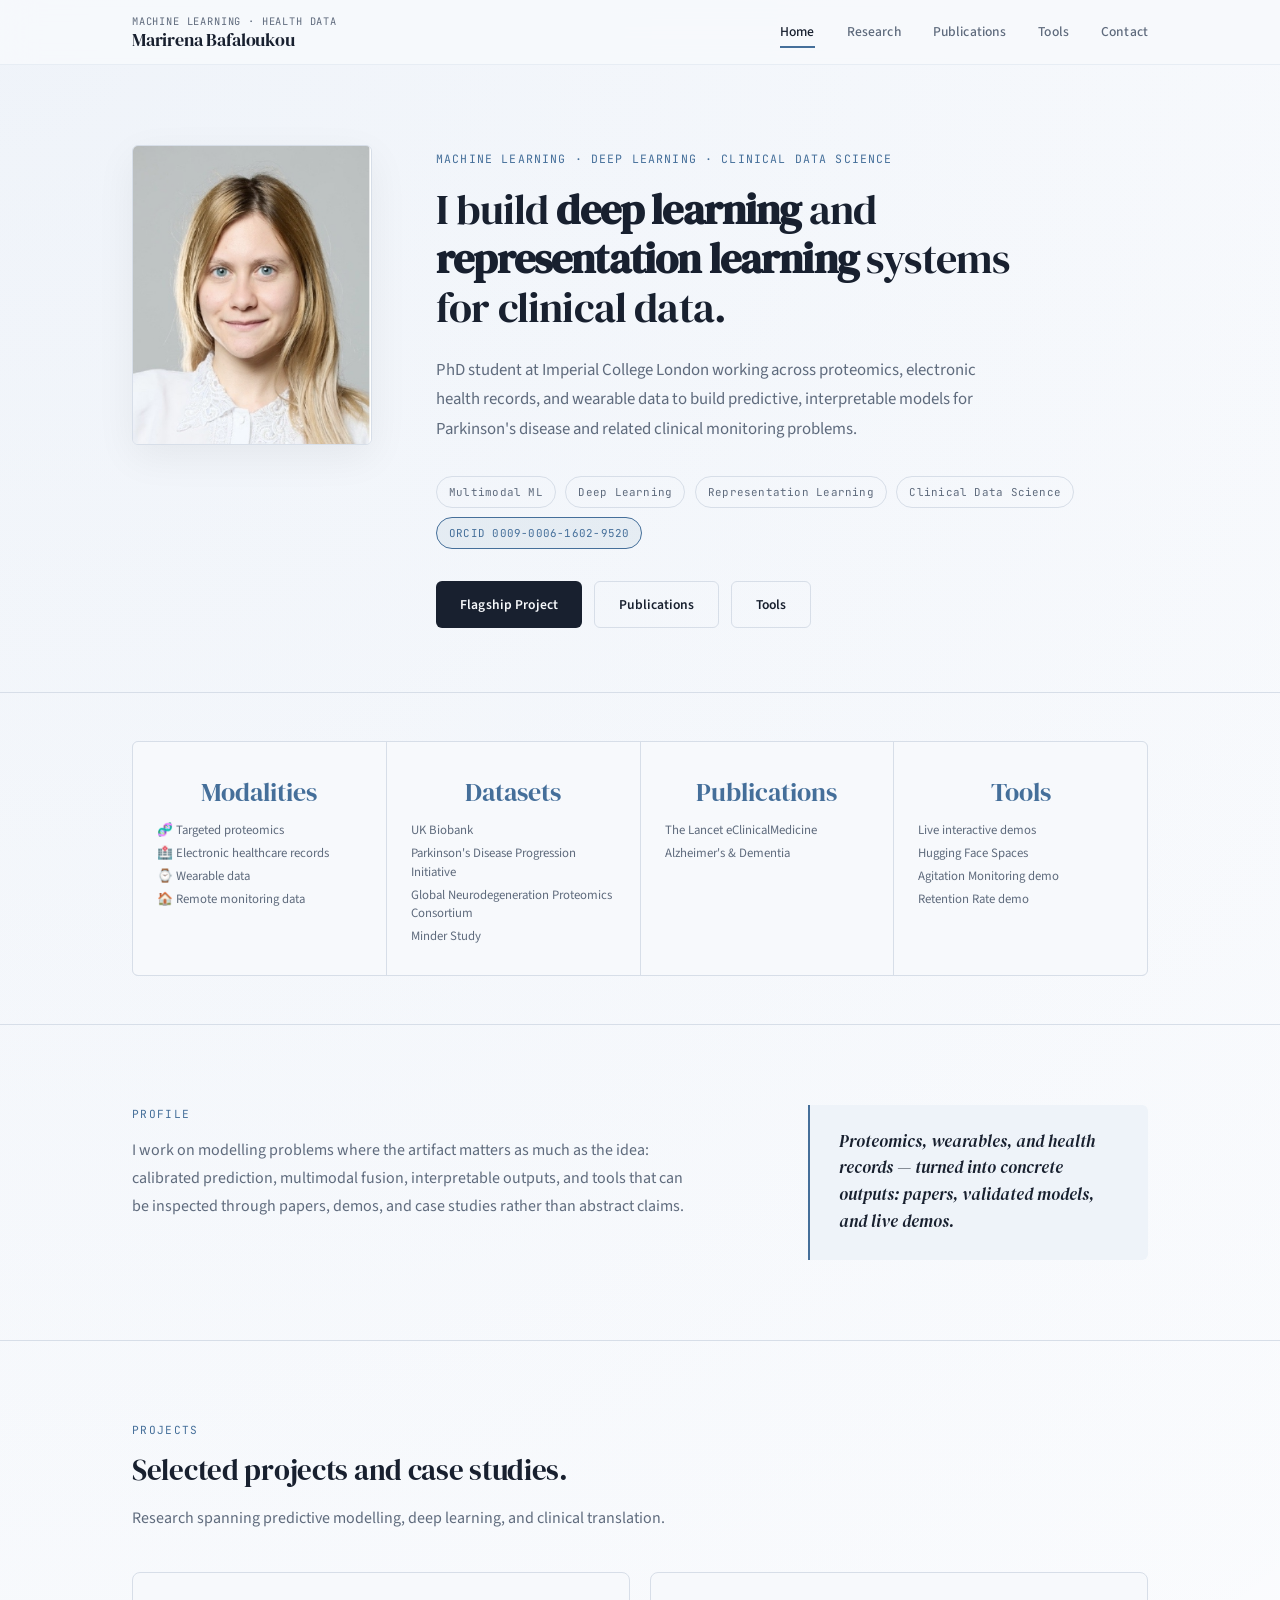
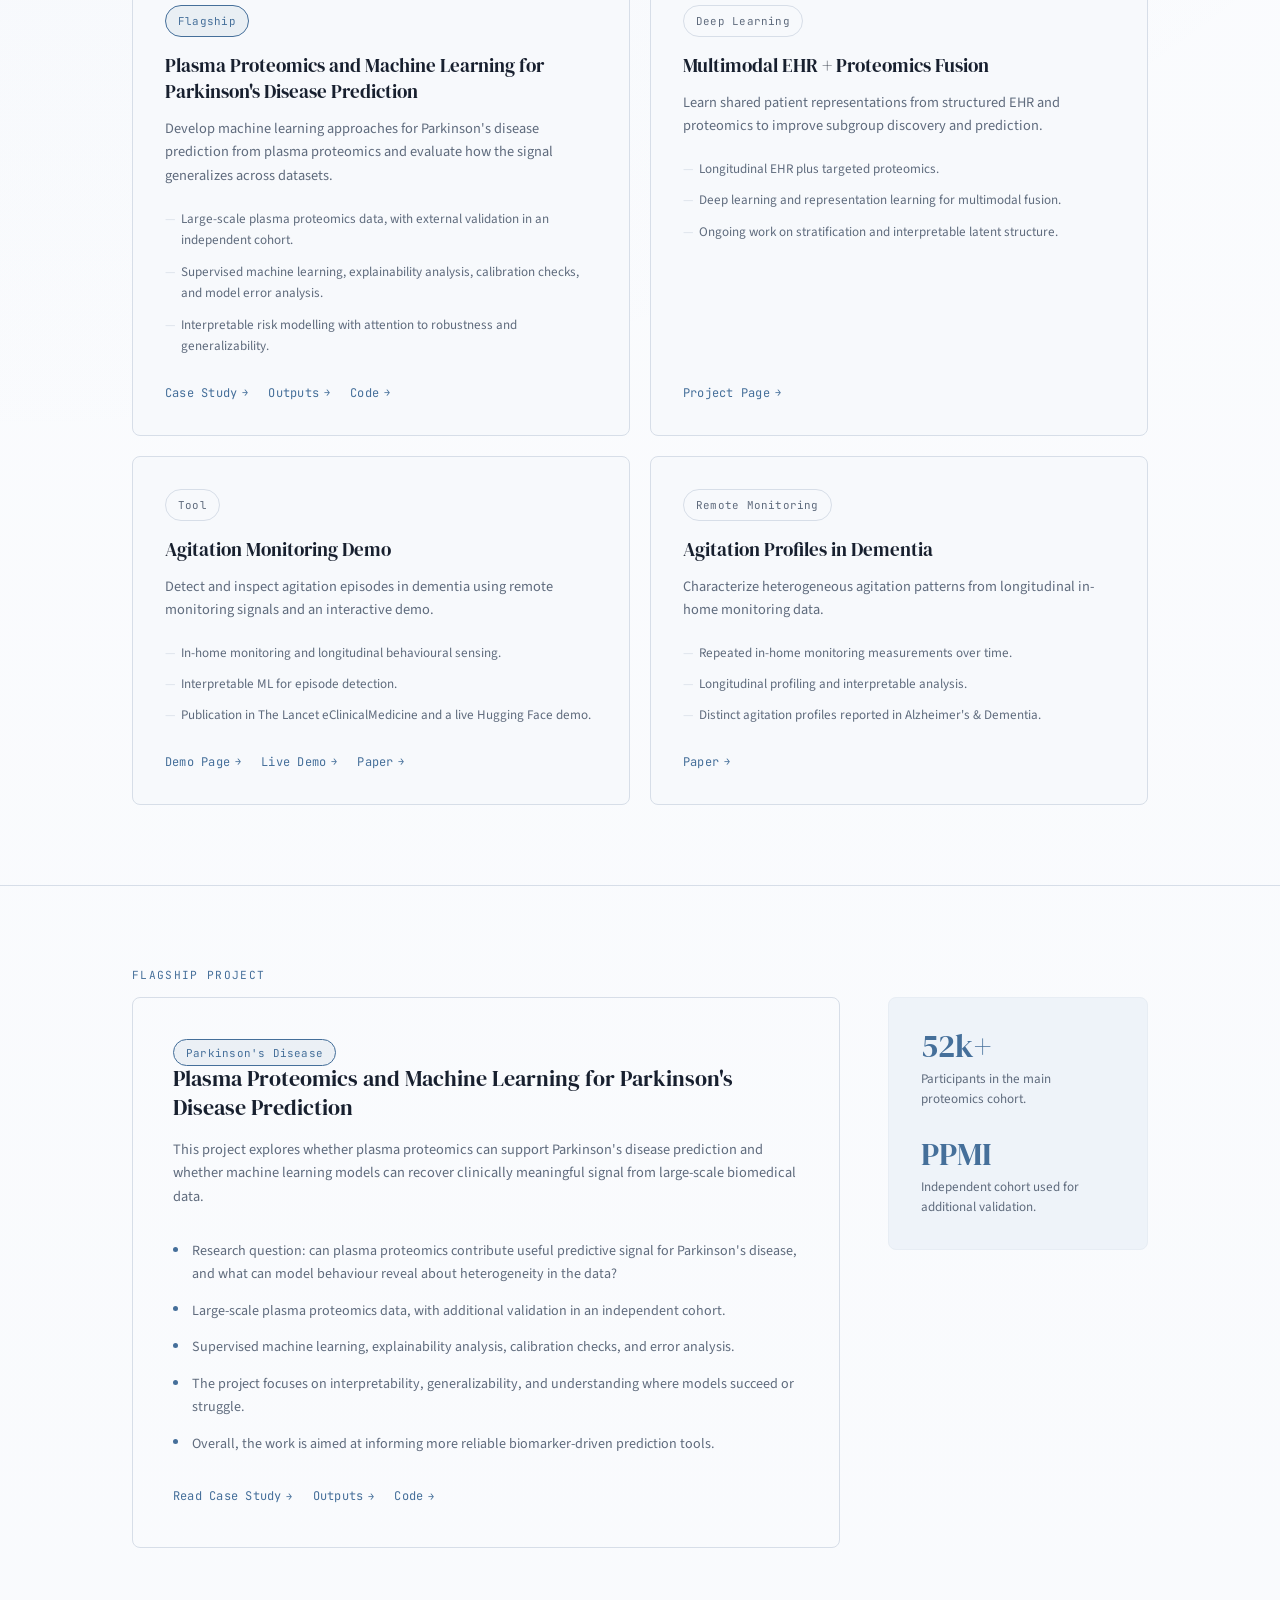
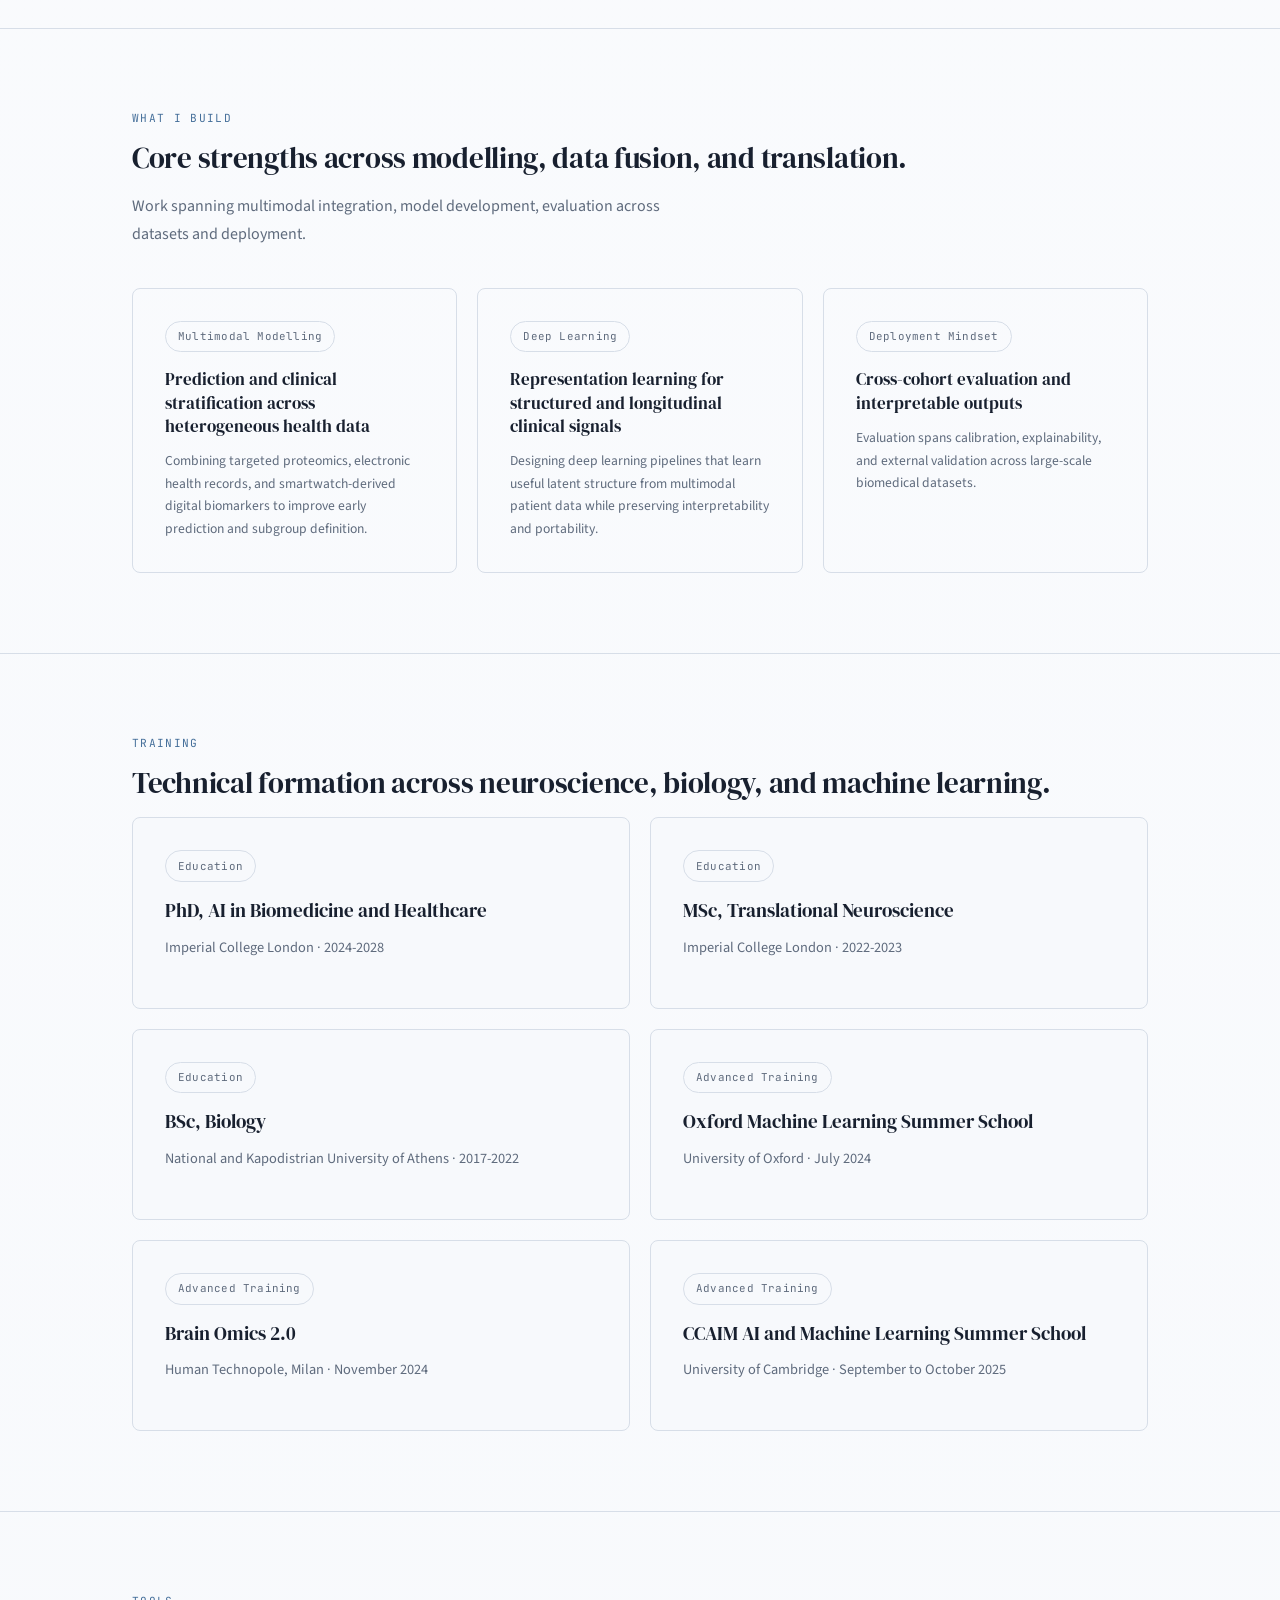
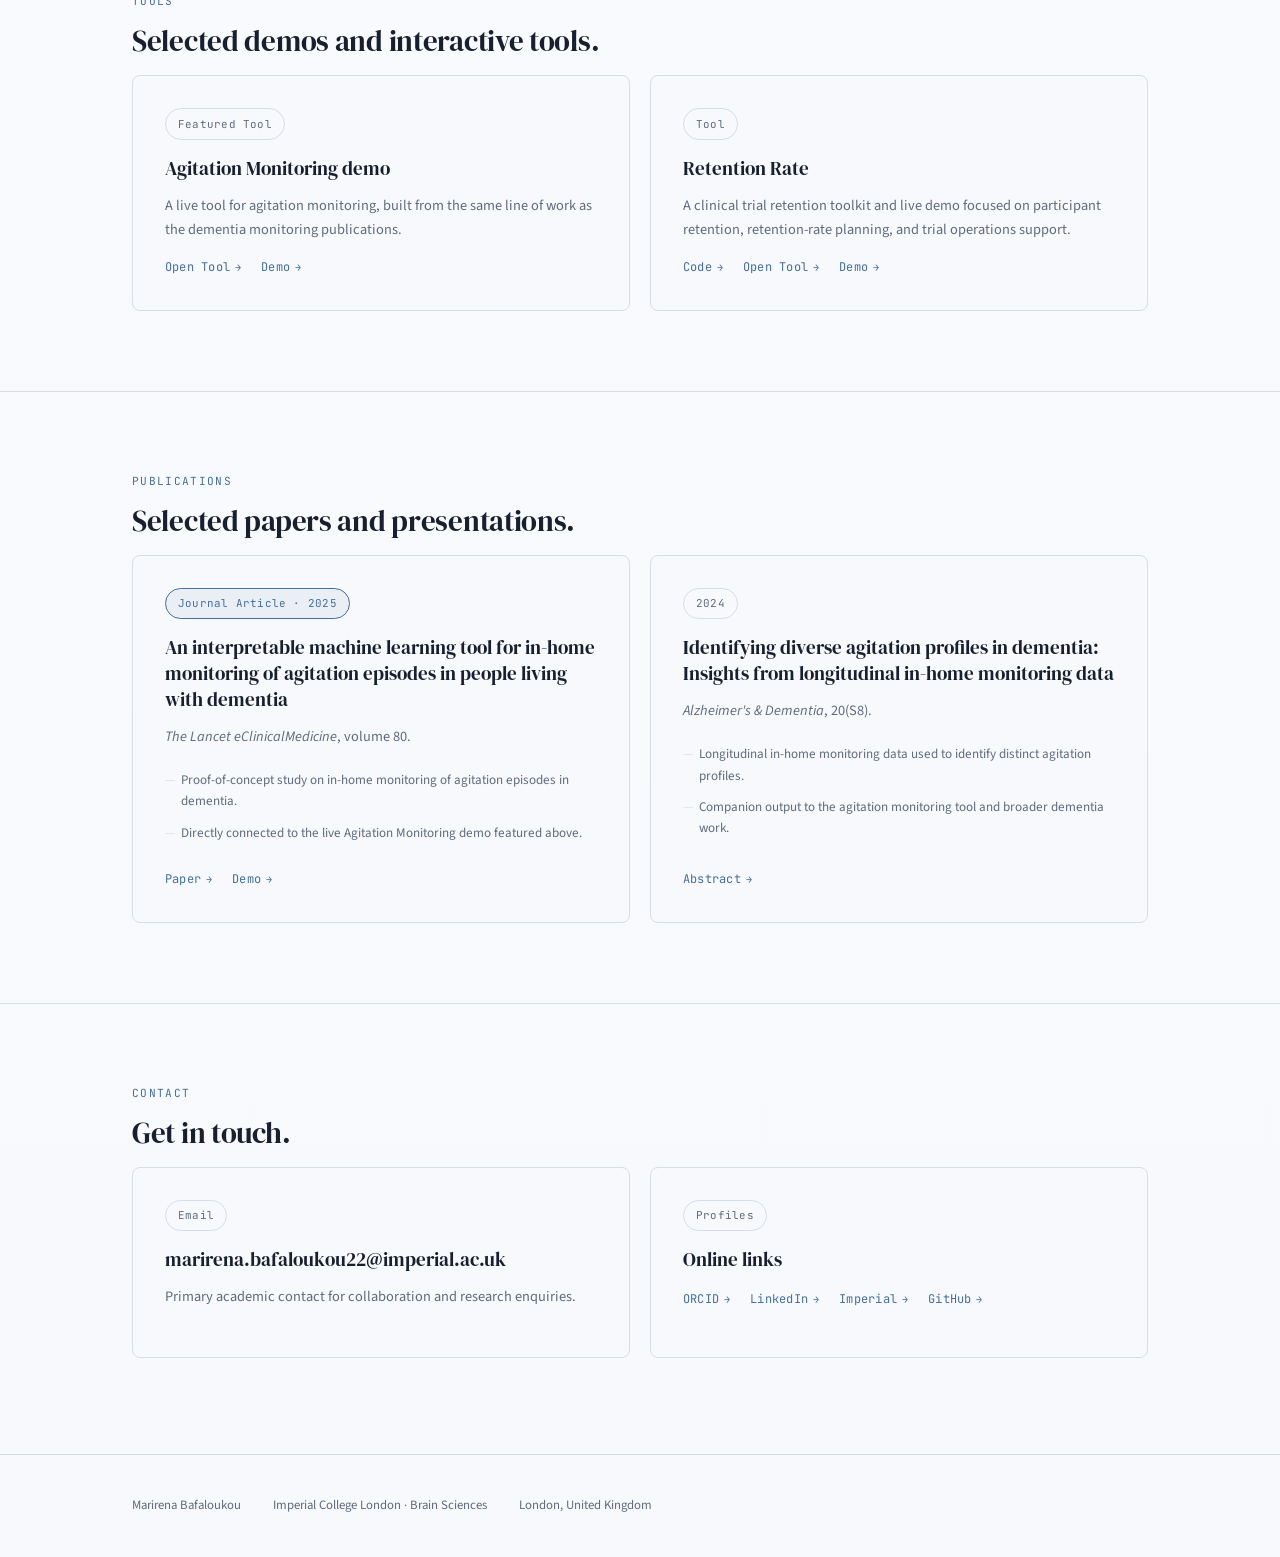
==== commit 9cef7d2c: "Add new tool" ====
--- a/index.html
+++ b/index.html
@@ -4,6 +4,19 @@
   <meta charset="UTF-8">
   <meta name="viewport" content="width=device-width, initial-scale=1.0">
   <title>Marirena Bafaloukou | Machine Learning and Clinical Data Science</title>
+  <meta name="description" content="Marirena Bafaloukou is a PhD researcher at Imperial College London working in machine learning, deep learning, and clinical data science across proteomics, electronic healthcare records, wearable data, and remote monitoring.">
+  <meta name="robots" content="index,follow">
+  <link rel="canonical" href="https://marirenab.github.io/">
+  <meta property="og:type" content="website">
+  <meta property="og:title" content="Marirena Bafaloukou | Machine Learning and Clinical Data Science">
+  <meta property="og:description" content="Portfolio and research site for Marirena Bafaloukou, covering machine learning, deep learning, proteomics, EHR data, wearable data, and digital health tools.">
+  <meta property="og:url" content="https://marirenab.github.io/">
+  <meta property="og:image" content="https://marirenab.github.io/HeadshotBafaloukou_page-0001.jpg">
+  <meta property="og:image:alt" content="Portrait of Marirena Bafaloukou">
+  <meta name="twitter:card" content="summary_large_image">
+  <meta name="twitter:title" content="Marirena Bafaloukou | Machine Learning and Clinical Data Science">
+  <meta name="twitter:description" content="Portfolio and research site for Marirena Bafaloukou, covering machine learning, deep learning, proteomics, EHR data, wearable data, and digital health tools.">
+  <meta name="twitter:image" content="https://marirenab.github.io/HeadshotBafaloukou_page-0001.jpg">
   <link rel="preconnect" href="https://fonts.googleapis.com">
   <link rel="preconnect" href="https://fonts.gstatic.com" crossorigin>
   <link href="https://fonts.googleapis.com/css2?family=DM+Serif+Display:ital@0;1&family=Source+Sans+3:ital,wght@0,300;0,400;0,500;0,600;1,300;1,400&family=JetBrains+Mono:wght@400;500&display=swap" rel="stylesheet">
@@ -606,6 +619,7 @@
               <div>Live interactive demos</div>
               <div>Hugging Face Spaces</div>
               <div>Agitation Monitoring demo</div>
+              <div>Retention Rate demo</div>
             </div>
           </article>
         </div>
@@ -801,21 +815,28 @@
     <!-- Tool Feature -->
     <section class="section" data-reveal id="tools">
       <div class="shell">
-        <div class="section-kicker">Featured Tool</div>
-        <h2 class="section-heading">Agitation Monitoring demo.</h2>
-        <div class="tool-banner">
-          <div>
-            <p class="section-intro" style="margin-bottom: 1.5rem;">
-              A live tool for agitation monitoring, built from the same line of work as the dementia monitoring publications.
-            </p>
-            <div class="hero-actions">
-              <a class="button" href="https://huggingface.co/spaces/marirena/AgitationMonitoring?logs=build" target="_blank" rel="noreferrer">Open Tool</a>
-              <a class="button-secondary" href="https://huggingface.co/spaces/marirena/AgitationMonitoring?logs=build" target="_blank" rel="noreferrer">Launch Demo</a>
-            </div>
-          </div>
-          <aside class="quote-block">
-            Agitation Monitoring is available both as a publication and as a live demo.
-          </aside>
+        <div class="section-kicker">Tools</div>
+        <h2 class="section-heading">Selected demos and interactive tools.</h2>
+        <div class="project-grid">
+          <article class="project-card">
+            <span class="pill">Featured Tool</span>
+            <h3>Agitation Monitoring demo</h3>
+            <p class="project-statement">A live tool for agitation monitoring, built from the same line of work as the dementia monitoring publications.</p>
+            <div class="project-links">
+              <a class="text-link" href="https://huggingface.co/spaces/marirena/AgitationMonitoring?logs=build" target="_blank" rel="noreferrer">Open Tool</a>
+              <a class="text-link" href="https://huggingface.co/spaces/marirena/AgitationMonitoring?logs=build" target="_blank" rel="noreferrer">Demo</a>
+            </div>
+          </article>
+          <article class="project-card">
+            <span class="pill">Tool</span>
+            <h3>Retention Rate</h3>
+            <p class="project-statement">A clinical trial retention toolkit and live demo focused on participant retention, retention-rate planning, and trial operations support.</p>
+            <div class="project-links">
+              <a class="text-link" href="https://github.com/marirenab/clinical-trial-retention-toolkit" target="_blank" rel="noreferrer">Code</a>
+              <a class="text-link" href="https://huggingface.co/spaces/marirena/retention_rate" target="_blank" rel="noreferrer">Open Tool</a>
+              <a class="text-link" href="https://huggingface.co/spaces/marirena/retention_rate" target="_blank" rel="noreferrer">Demo</a>
+            </div>
+          </article>
         </div>
       </div>
     </section>
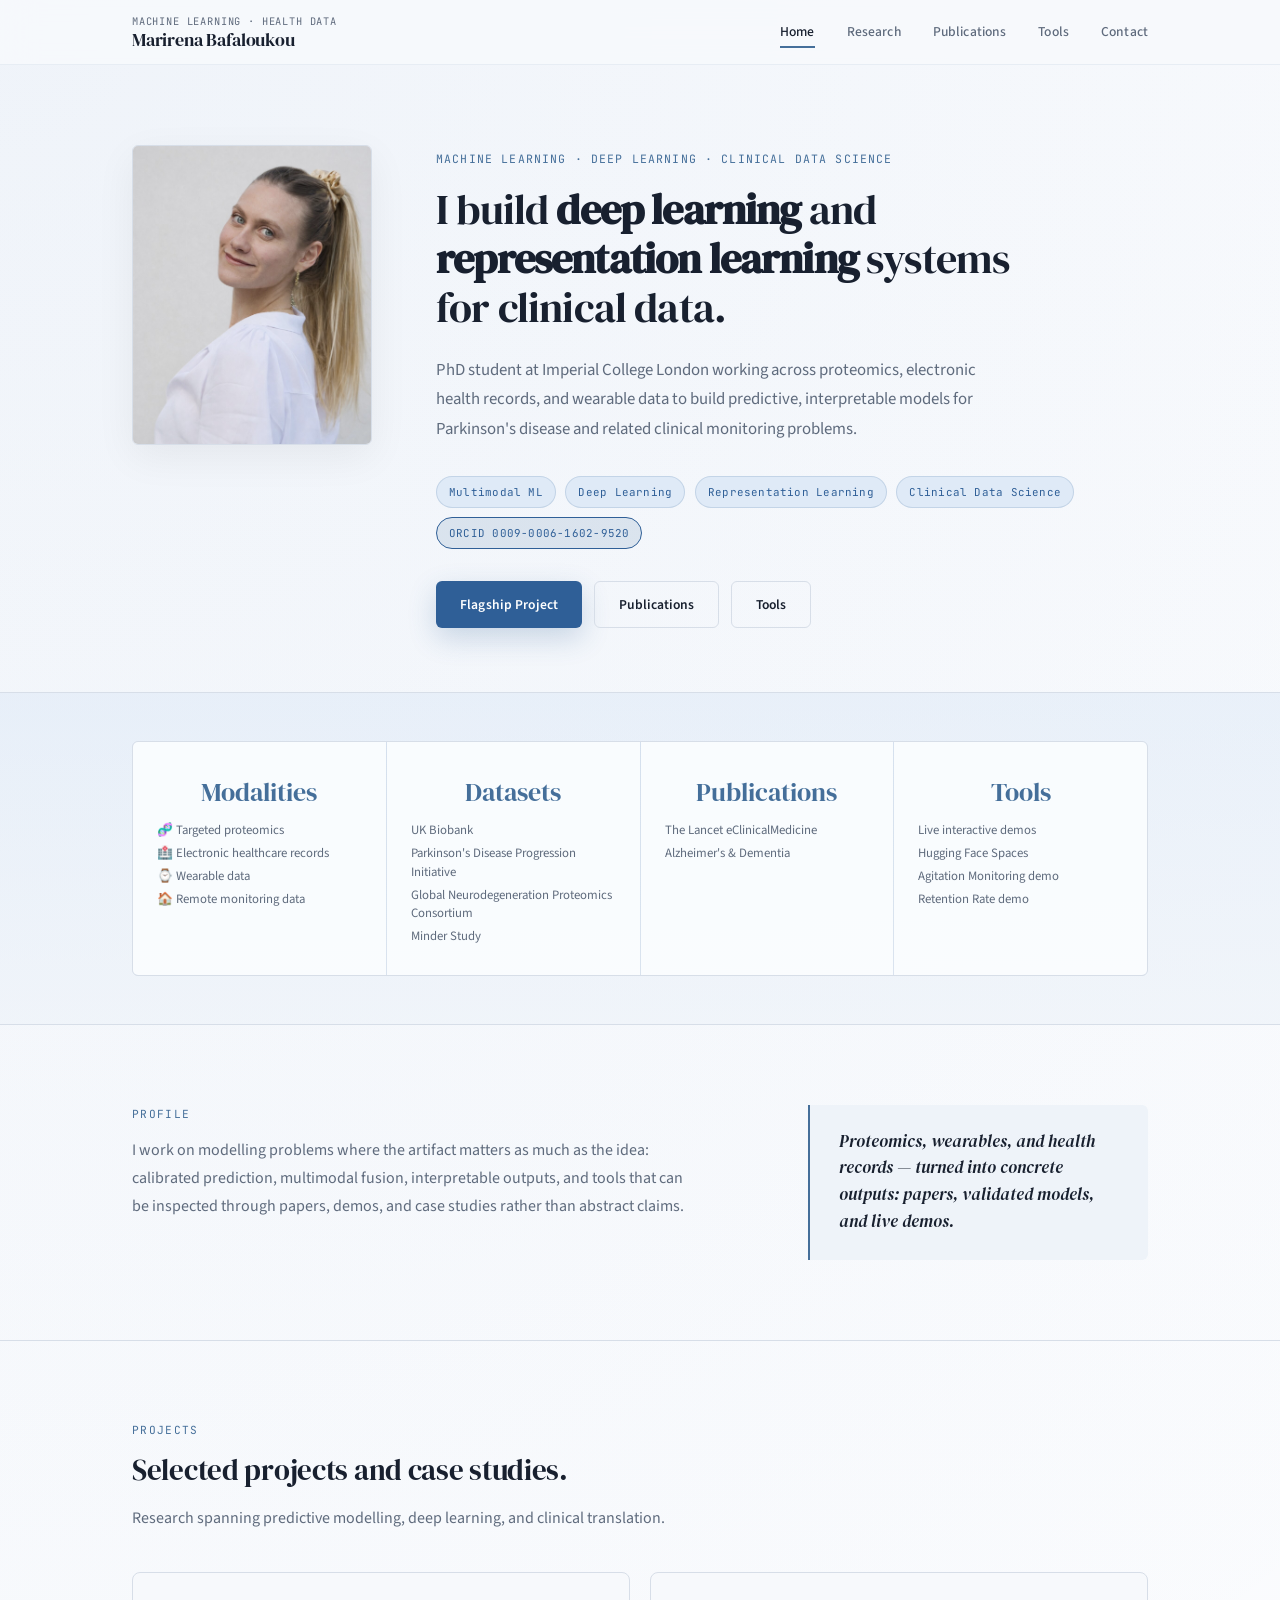
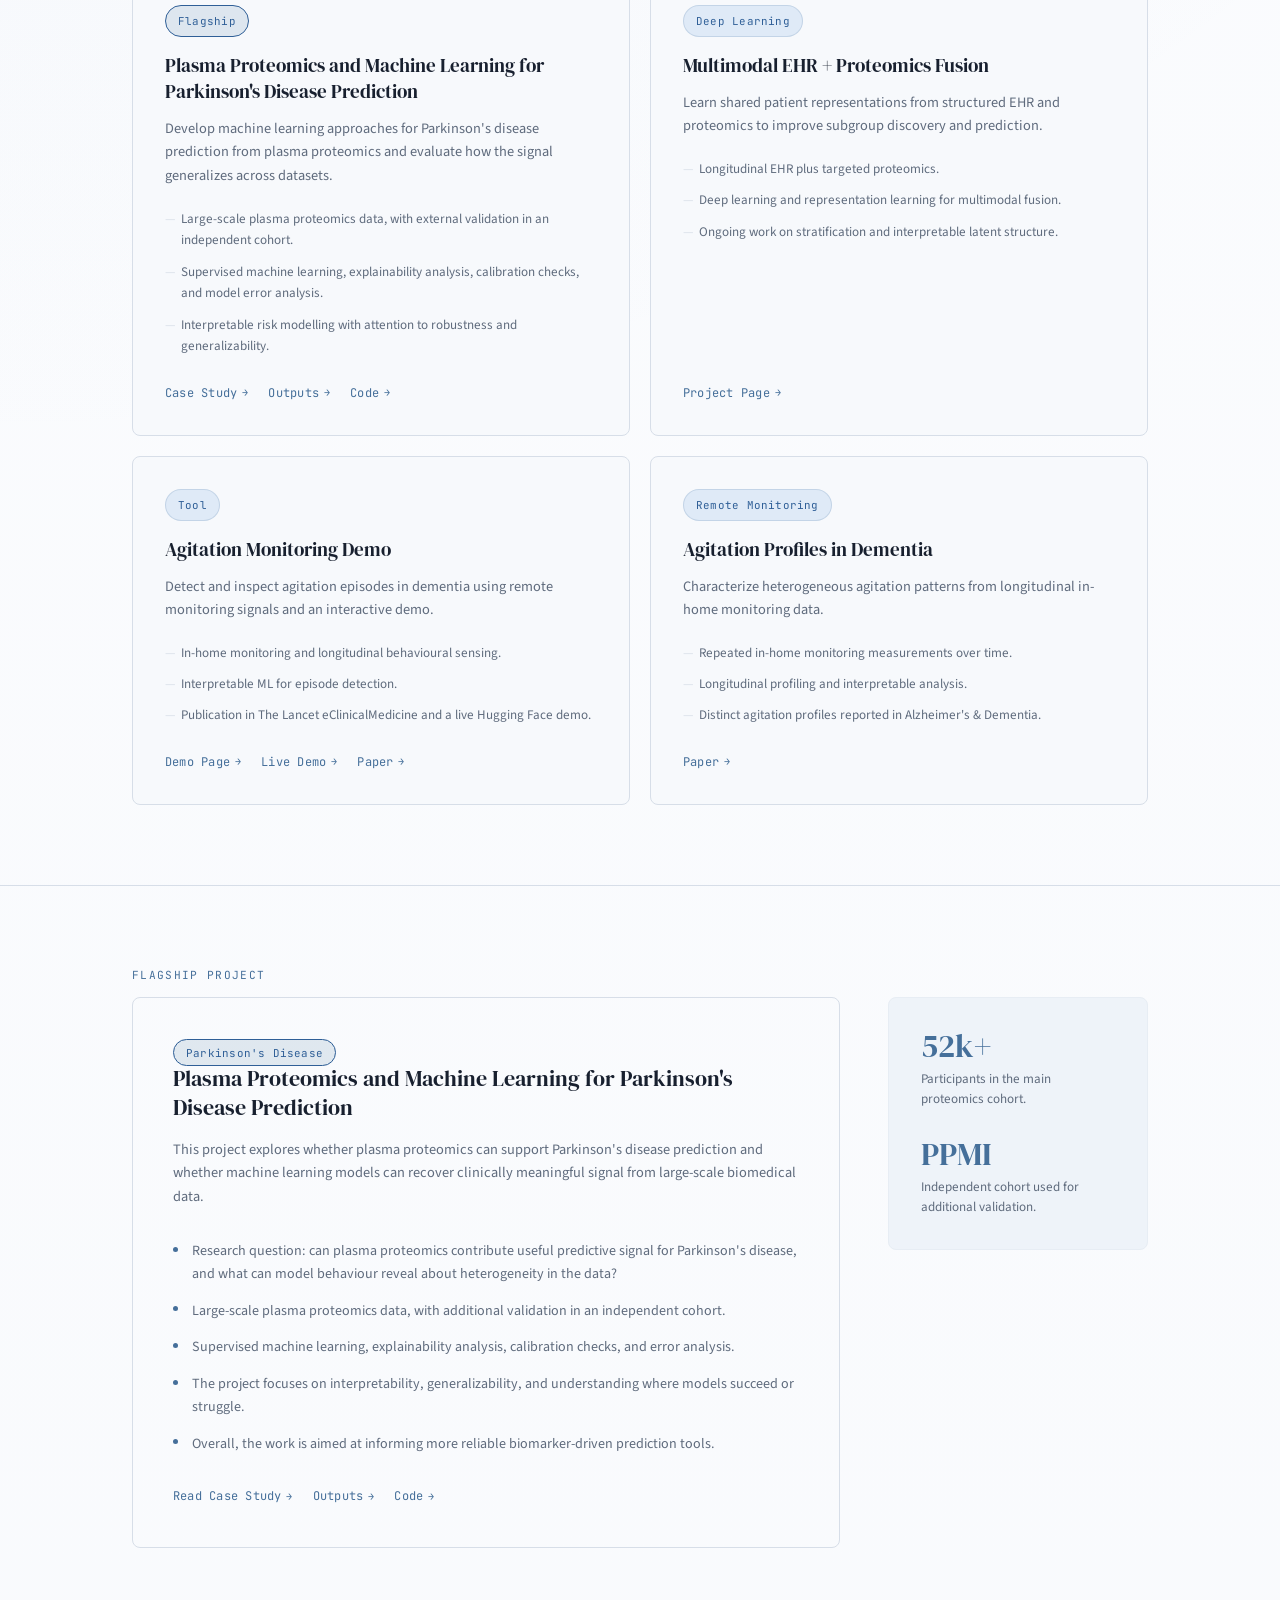
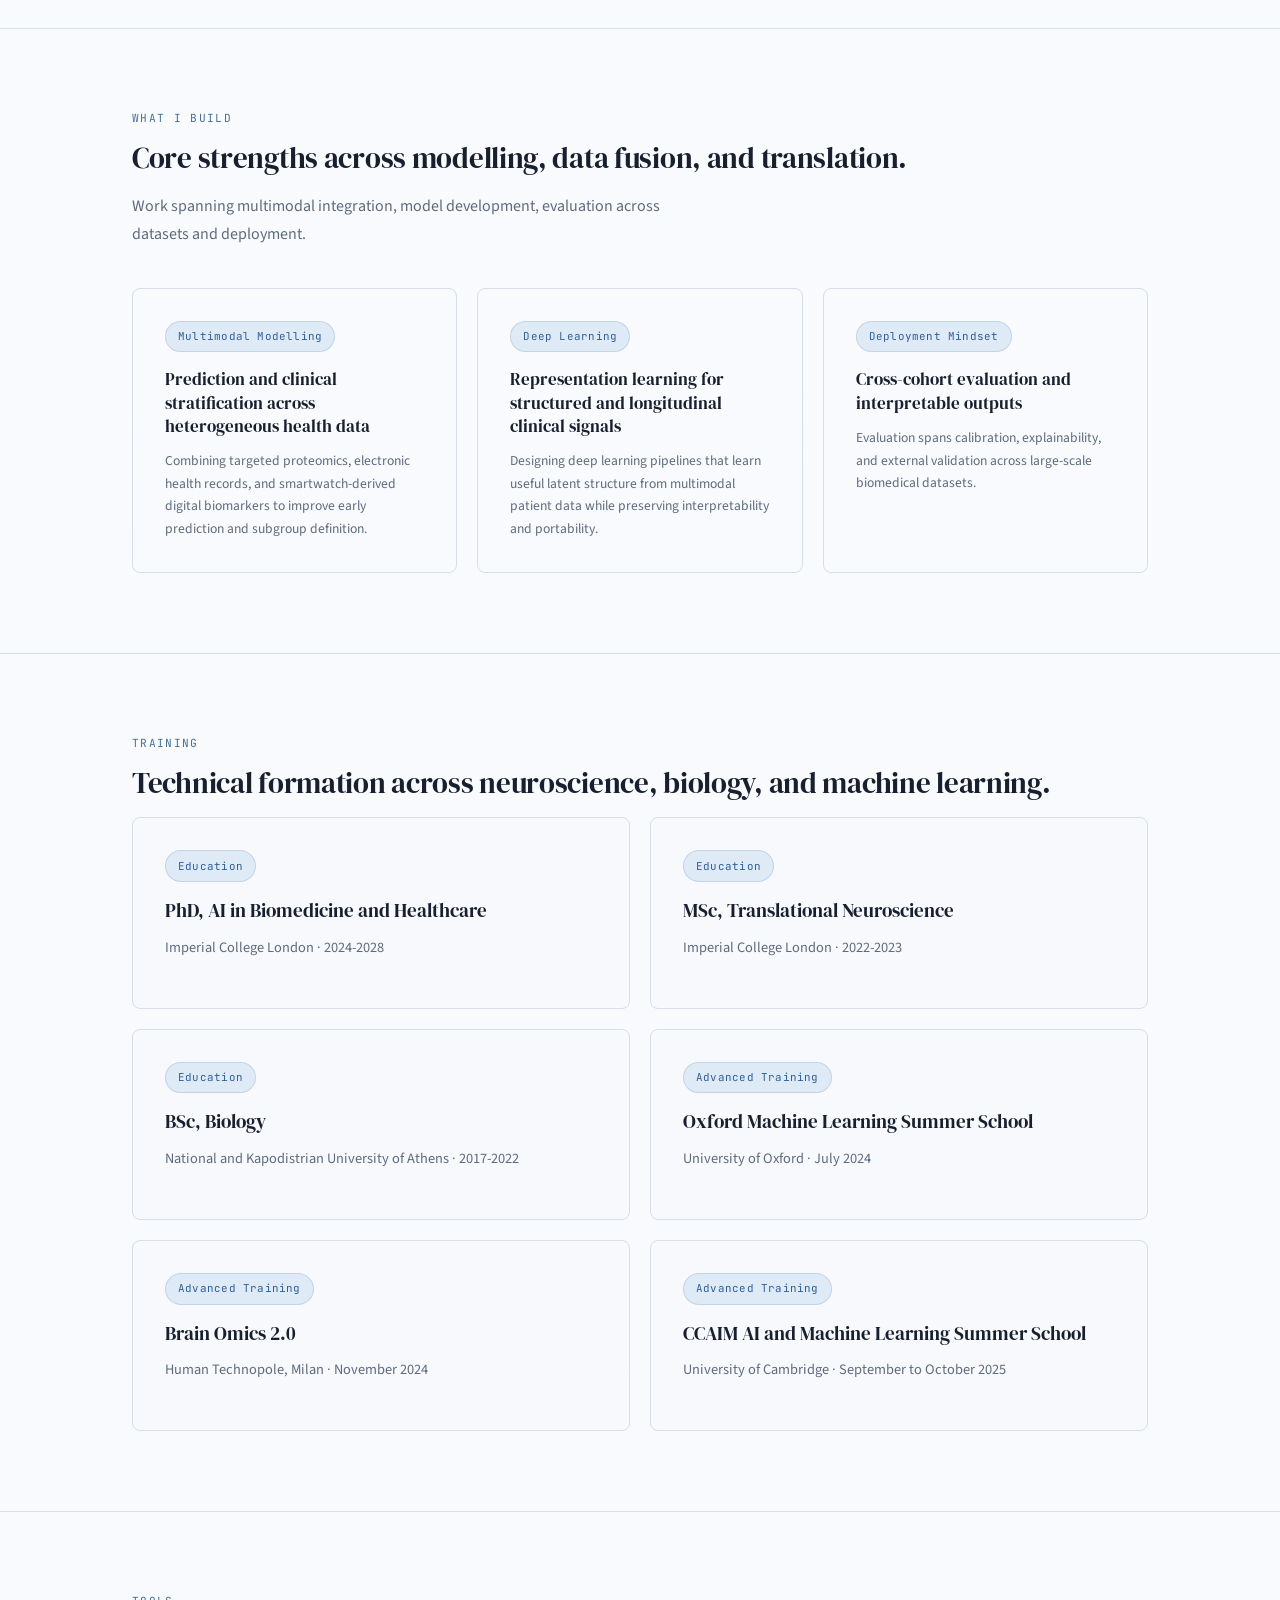
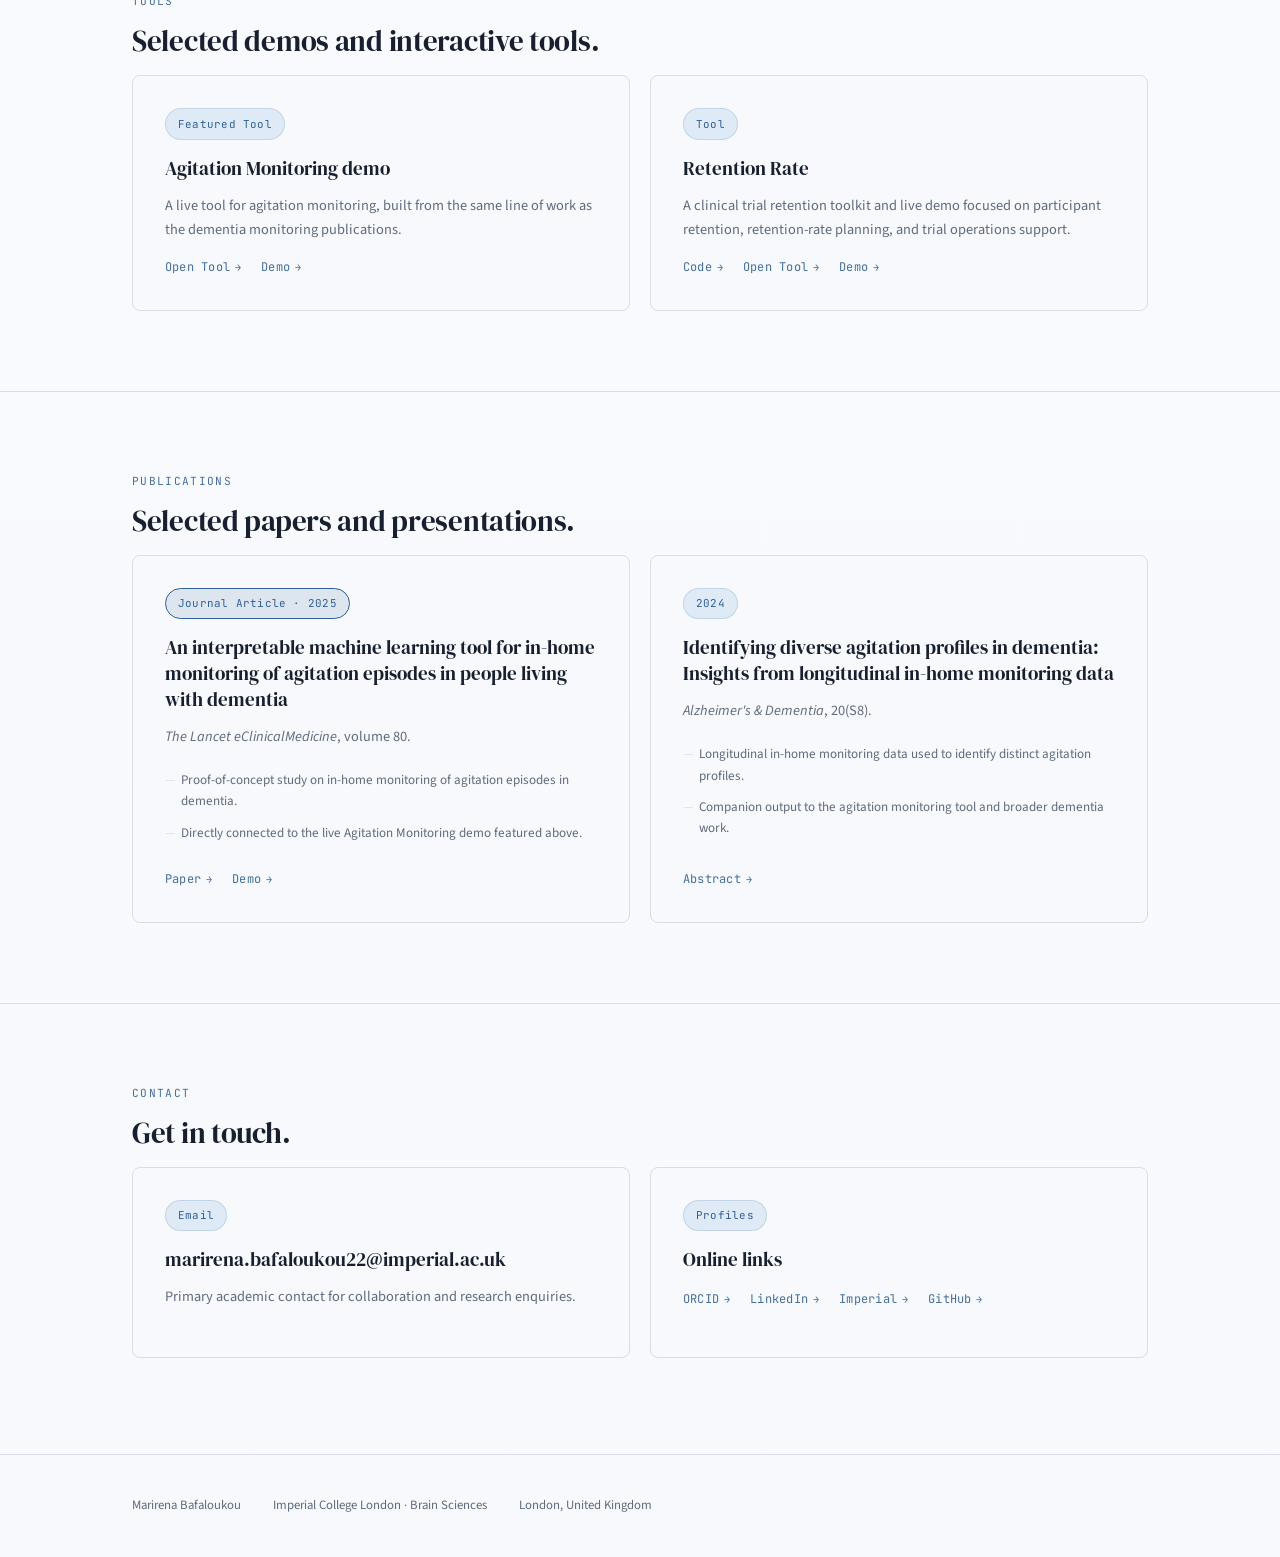
==== commit 66547e79: "improve palette" ====
--- a/index.html
+++ b/index.html
@@ -29,6 +29,8 @@
       --warm: #eef3f9;
       --accent: #456f9a;
       --accent-light: #628dc2;
+      --accent-strong: #2f5f97;
+      --accent-soft: #dfeaf7;
       --muted: #5f6b7d;
       --border: #d7dee8;
       --border-light: #e7edf4;
@@ -182,16 +184,17 @@
       font-family: var(--mono);
       font-size: 0.68rem;
       padding: 0.35rem 0.75rem;
-      border: 1px solid var(--border);
+      border: 1px solid rgba(69, 111, 154, 0.18);
       border-radius: 100px;
-      color: var(--muted);
+      color: var(--accent-strong);
+      background: var(--accent-soft);
       letter-spacing: 0.02em;
       white-space: nowrap;
     }
     .pill--accent {
-      border-color: var(--accent);
-      color: var(--accent);
-      background: rgba(69, 111, 154, 0.08);
+      border-color: var(--accent-strong);
+      color: var(--accent-strong);
+      background: rgba(69, 111, 154, 0.14);
     }
 
     .hero-actions { display: flex; gap: 0.75rem; flex-wrap: wrap; }
@@ -202,9 +205,10 @@
       font-family: var(--sans);
       font-size: 0.85rem;
       font-weight: 600;
-      background: var(--ink);
-      color: var(--paper);
+      background: var(--accent-strong);
+      color: #ffffff;
       border-radius: 6px;
+      box-shadow: 0 10px 28px rgba(47, 95, 151, 0.22);
       transition: all 0.3s var(--ease);
       letter-spacing: 0.01em;
     }
@@ -230,19 +234,20 @@
     /* ── Stats Strip ── */
     .stats-strip {
       padding: 3rem 0;
+      background: linear-gradient(180deg, rgba(223, 234, 247, 0.58), rgba(238, 243, 249, 0.72));
       border-bottom: 1px solid var(--border);
     }
     .stats-grid {
       display: grid;
       grid-template-columns: repeat(4, 1fr);
       gap: 1px;
-      background: var(--border);
+      background: rgba(69, 111, 154, 0.12);
       border: 1px solid var(--border);
       border-radius: 6px;
       overflow: hidden;
     }
     .stat-card {
-      background: var(--paper);
+      background: rgba(251, 253, 255, 0.96);
       padding: 1.8rem 1.5rem;
       text-align: center;
     }
